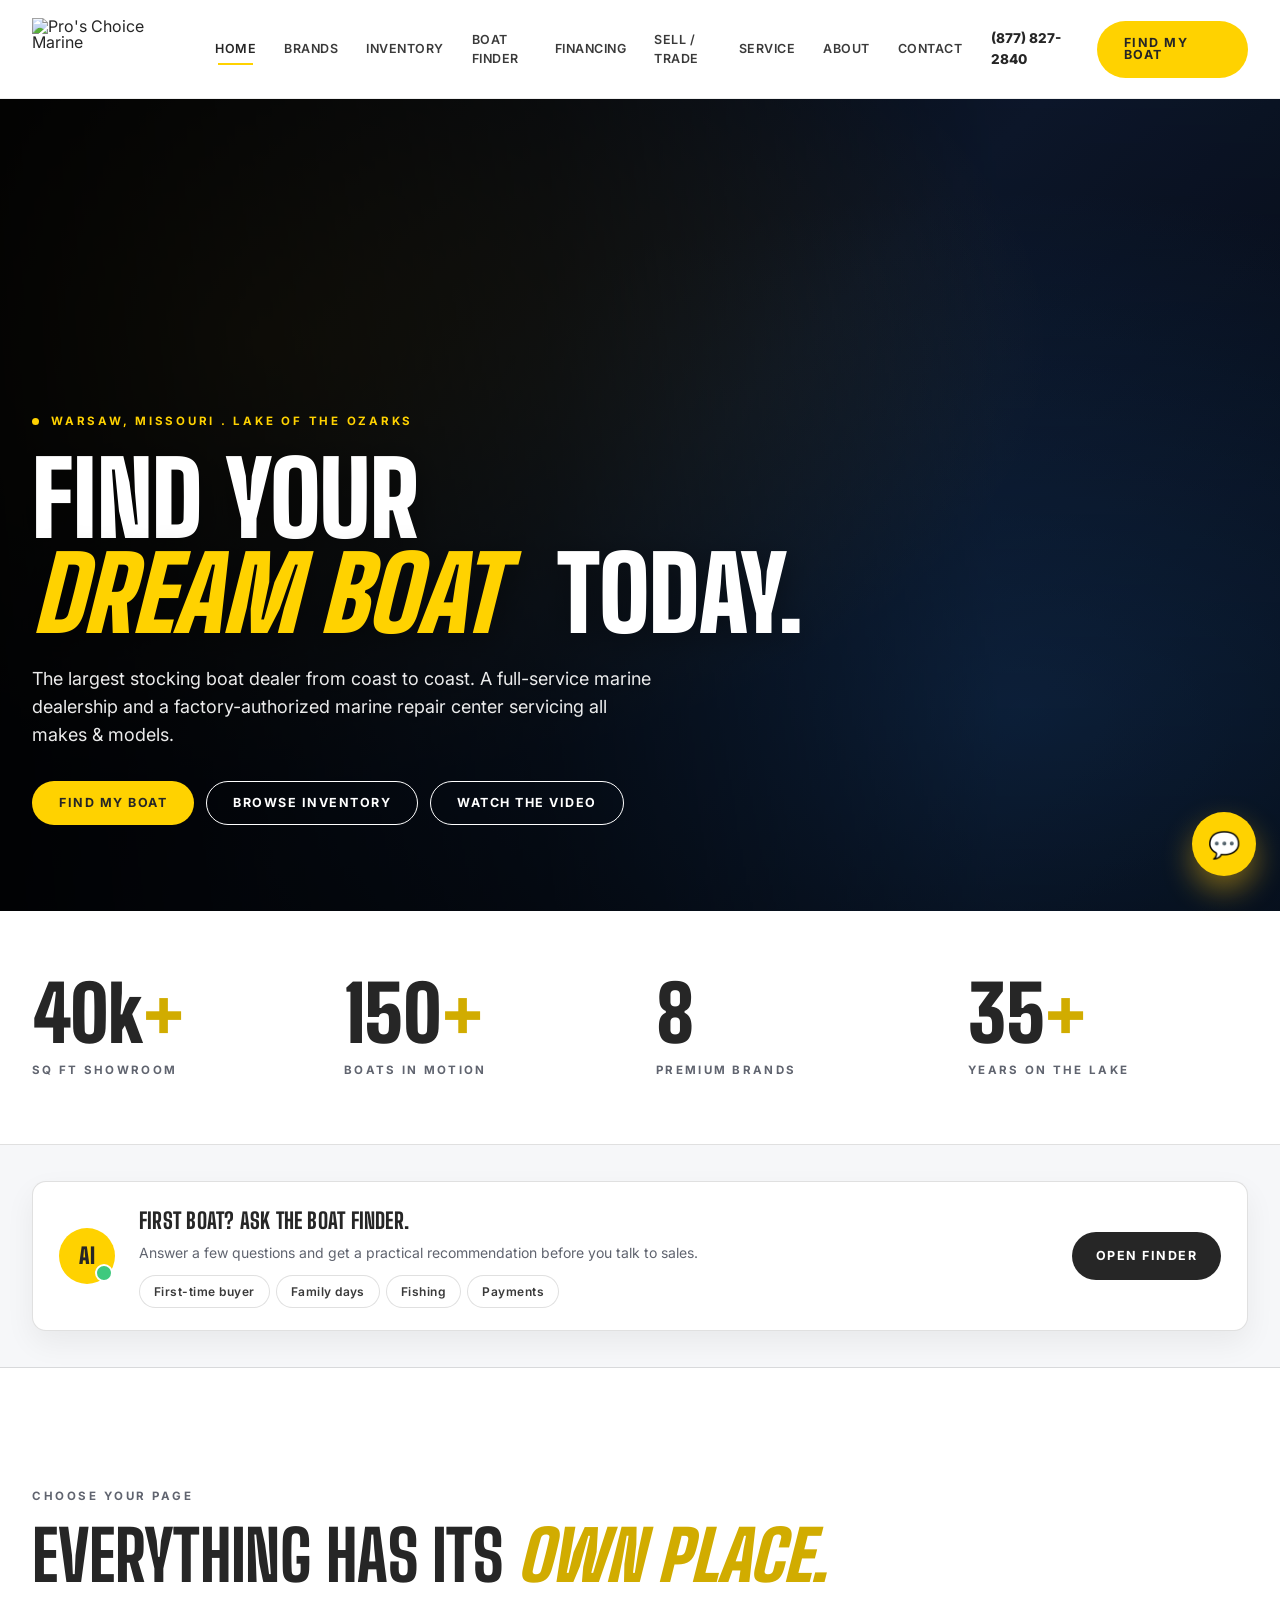
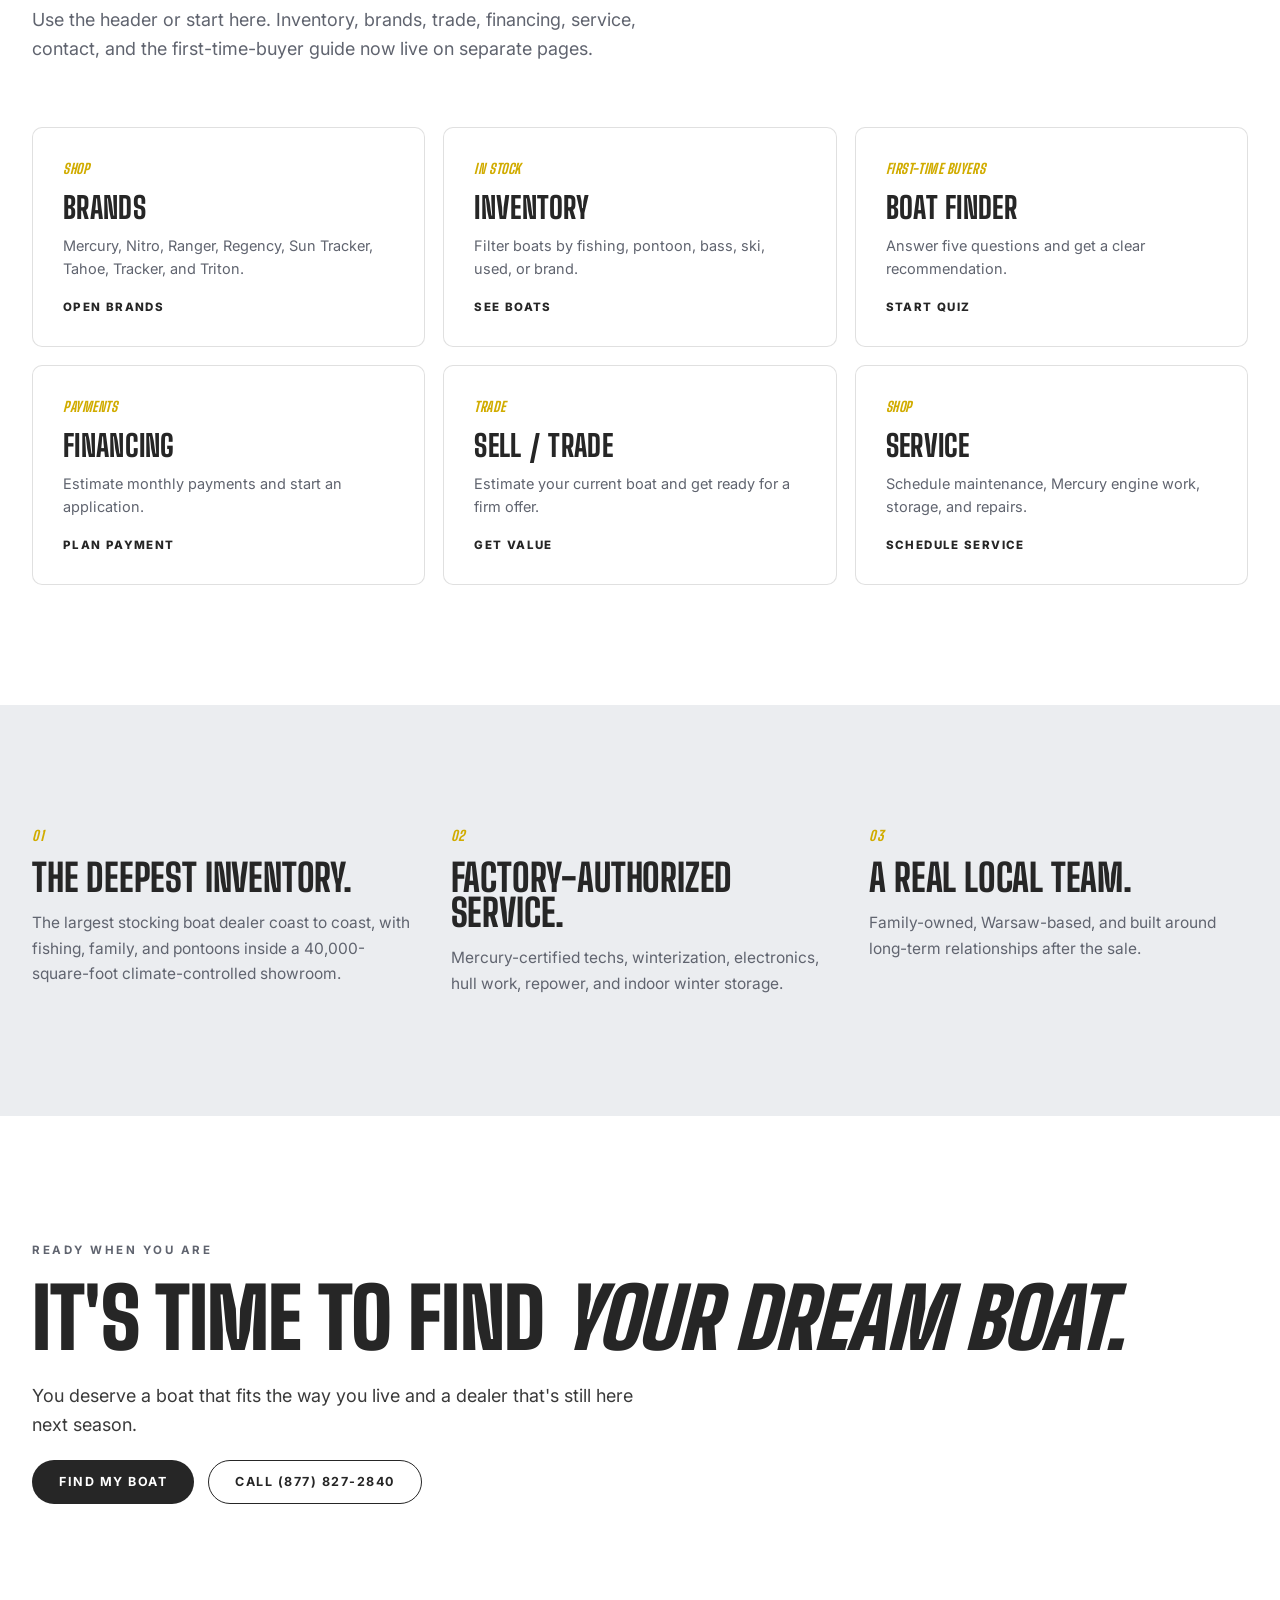
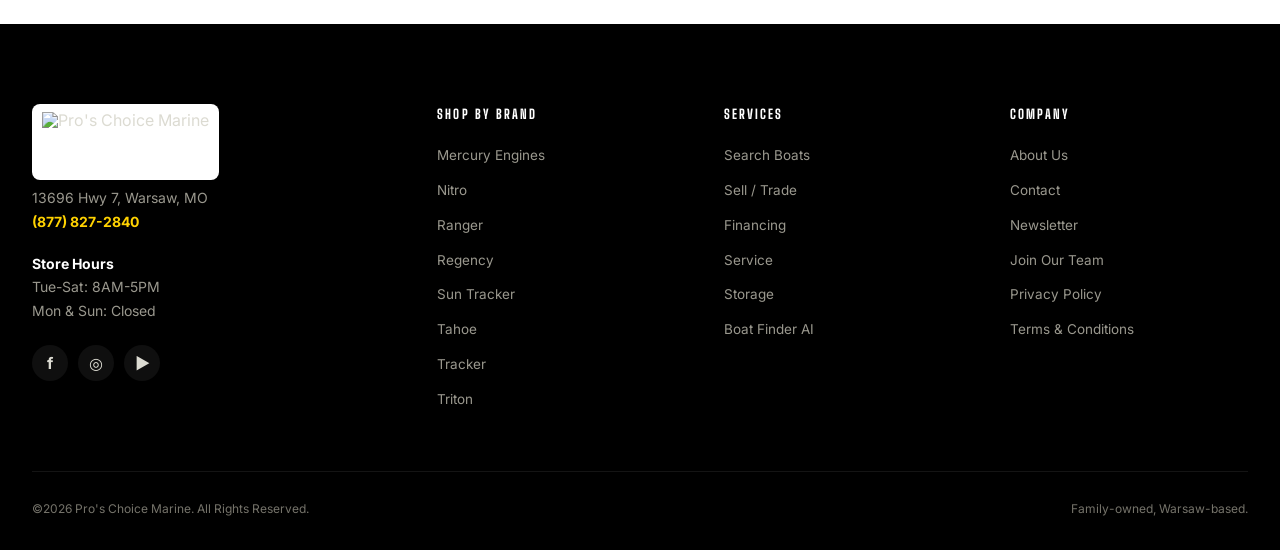
==== index.html @ fb66e01d "Initial Pro's Choice Marine website" ====
<!DOCTYPE html>
<html lang="en">
<head>
<meta charset="UTF-8" />
<meta name="viewport" content="width=device-width,initial-scale=1.0" />
<title>Pro's Choice Marine | Warsaw, MO</title>
<meta name="description" content="The largest stocking boat dealer coast to coast. Full-service marine dealership and factory-authorized repair center at the Lake of the Ozarks." />
<meta name="theme-color" content="#000000">
<link rel="preconnect" href="https://fonts.googleapis.com">
<link rel="preconnect" href="https://fonts.gstatic.com" crossorigin>
<link href="https://fonts.googleapis.com/css2?family=Big+Shoulders+Display:wght@600;700;800;900&family=Inter:wght@400;500;600;700;800;900&display=swap" rel="stylesheet">
<link rel="stylesheet" href="styles.css">
</head>
<body>
<nav class="nav" id="siteNav">
  <div class="nav-in">
    <a href="index.html" class="logo" aria-label="Pro's Choice Marine"><img class="logo-img" src="https://www.proschoicemarine.com/images/logo-color.png" alt="Pro's Choice Marine"></a>
    <div class="nav-links">
      <a href="index.html" class="active" aria-current="page">Home</a>
      <a href="brands.html">Brands</a>
      <a href="inventory.html">Inventory</a>
      <a href="boat-finder.html">Boat Finder</a>
      <a href="financing.html">Financing</a>
      <a href="sell-trade.html">Sell / Trade</a>
      <a href="service.html">Service</a>
      <a href="about.html">About</a>
      <a href="contact.html">Contact</a>
    </div>
    <div class="nav-cta">
      <a href="tel:8778272840" class="nav-phone">(877) 827-2840</a>
      <a href="boat-finder.html" class="btn btn-accent">Find My Boat</a>
      <button class="mob-toggle" id="mobToggle" aria-label="Open menu">☰</button>
    </div>
  </div>
</nav>
<main>
<section class="hero-video-wrap">
  <div class="hero-gradient"></div>
  <div class="hero-poster"></div>
  <div class="hero-bgvideo-wrap" aria-hidden="true">
    <iframe id="heroVideo" class="hero-bgvideo" src="https://www.youtube.com/embed/MoQXNzZSgOo?autoplay=1&mute=1&controls=0&disablekb=1&loop=1&playlist=MoQXNzZSgOo&modestbranding=1&playsinline=1&rel=0&enablejsapi=1" title="Pro's Choice Marine video" allow="autoplay; encrypted-media; picture-in-picture; fullscreen" loading="eager" allowfullscreen></iframe>
  </div>
  <div class="hero-video-overlay">
    <div class="hero-content-inner">
      <div class="hero-tagline">
        <div class="hero-eyebrow">Warsaw, Missouri . Lake of the Ozarks</div>
        <h1 class="display">Find your <em>dream boat</em><span class="headline-tail">today.</span></h1>
        <p>The largest stocking boat dealer from coast to coast. A full-service marine dealership and a factory-authorized marine repair center servicing all makes &amp; models.</p>
        <div class="hero-btns">
          <a href="boat-finder.html" class="btn btn-accent">Find My Boat</a>
          <a href="inventory.html" class="btn btn-outline-light">Browse Inventory</a>
          <a href="https://www.youtube.com/watch?v=MoQXNzZSgOo" target="_blank" class="btn btn-outline-light">Watch The Video</a>
        </div>
      </div>
    </div>
  </div>
</section>
<section class="stats">
  <div class="container">
    <div class="stats-grid">
      <div class="stat"><div class="num">40k<span>+</span></div><div class="label">Sq Ft Showroom</div></div>
      <div class="stat"><div class="num">150<span>+</span></div><div class="label">Boats In Motion</div></div>
      <div class="stat"><div class="num">8</div><div class="label">Premium Brands</div></div>
      <div class="stat"><div class="num">35<span>+</span></div><div class="label">Years On The Lake</div></div>
    </div>
  </div>
</section>
<section class="ask-panel-section">
  <div class="container">
    <div class="ask-panel">
      <div class="ask-avatar">AI</div>
      <div class="ask-body">
        <strong>First boat? Ask the Boat Finder.</strong>
        <span>Answer a few questions and get a practical recommendation before you talk to sales.</span>
        <div class="ask-chips">
          <button data-chat="First-time buyer guide">First-time buyer</button>
          <button data-chat="Best boat for family days">Family days</button>
          <button data-chat="Best fishing boat">Fishing</button>
          <button data-chat="Financing">Payments</button>
        </div>
      </div>
      <a href="boat-finder.html" class="ask-cta">Open Finder</a>
    </div>
  </div>
</section>
<section class="block">
  <div class="container">
    <div class="head">
      <span class="eyebrow">Choose Your Page</span>
      <h2 class="display">Everything has its <em>own place.</em></h2>
      <p class="lede">Use the header or start here. Inventory, brands, trade, financing, service, contact, and the first-time-buyer guide now live on separate pages.</p>
    </div>
    <div class="page-grid">
      <a class="page-card" href="brands.html"><span class="kicker">Shop</span><h3>Brands</h3><p>Mercury, Nitro, Ranger, Regency, Sun Tracker, Tahoe, Tracker, and Triton.</p><span class="arrow">Open Brands</span></a>
      <a class="page-card" href="inventory.html"><span class="kicker">In Stock</span><h3>Inventory</h3><p>Filter boats by fishing, pontoon, bass, ski, used, or brand.</p><span class="arrow">See Boats</span></a>
      <a class="page-card" href="boat-finder.html"><span class="kicker">First-Time Buyers</span><h3>Boat Finder</h3><p>Answer five questions and get a clear recommendation.</p><span class="arrow">Start Quiz</span></a>
      <a class="page-card" href="financing.html"><span class="kicker">Payments</span><h3>Financing</h3><p>Estimate monthly payments and start an application.</p><span class="arrow">Plan Payment</span></a>
      <a class="page-card" href="sell-trade.html"><span class="kicker">Trade</span><h3>Sell / Trade</h3><p>Estimate your current boat and get ready for a firm offer.</p><span class="arrow">Get Value</span></a>
      <a class="page-card" href="service.html"><span class="kicker">Shop</span><h3>Service</h3><p>Schedule maintenance, Mercury engine work, storage, and repairs.</p><span class="arrow">Schedule Service</span></a>
    </div>
  </div>
</section>
<section class="block paper">
  <div class="container">
    <div class="pillars">
      <div class="pillar"><div class="num-tag">01</div><h3 class="display">The Deepest Inventory.</h3><p>The largest stocking boat dealer coast to coast, with fishing, family, and pontoons inside a 40,000-square-foot climate-controlled showroom.</p></div>
      <div class="pillar"><div class="num-tag">02</div><h3 class="display">Factory-Authorized Service.</h3><p>Mercury-certified techs, winterization, electronics, hull work, repower, and indoor winter storage.</p></div>
      <div class="pillar"><div class="num-tag">03</div><h3 class="display">A Real Local Team.</h3><p>Family-owned, Warsaw-based, and built around long-term relationships after the sale.</p></div>
    </div>
  </div>
</section>
<section class="end-cta">
  <div class="container">
    <span class="eyebrow">Ready When You Are</span>
    <h3 style="margin-top:18px">It's time to find <em>your dream boat.</em></h3>
    <p class="lede">You deserve a boat that fits the way you live and a dealer that's still here next season.</p>
    <div style="margin-top:20px;display:flex;gap:14px;flex-wrap:wrap"><a href="boat-finder.html" class="btn btn-dark">Find My Boat</a><a href="tel:8778272840" class="btn btn-outline">Call (877) 827-2840</a></div>
  </div>
</section>
</main>
<footer class="footer">
  <div class="container">
    <div class="footer-grid">
      <div>
        <a href="index.html" class="logo"><img class="logo-img" src="https://www.proschoicemarine.com/images/logo-color.png" alt="Pro's Choice Marine"></a>
        <p class="footer-about" style="margin-top:6px">13696 Hwy 7, Warsaw, MO<br><a href="tel:8778272840" style="color:var(--accent);font-weight:700">(877) 827-2840</a></p>
        <p class="footer-about" style="margin-top:18px"><strong style="color:#fff;font-weight:700">Store Hours</strong><br>Tue-Sat: 8AM-5PM<br>Mon &amp; Sun: Closed</p>
        <div class="social" style="margin-top:22px">
          <a href="https://www.facebook.com/proschoicemarine" aria-label="Facebook">f</a>
          <a href="https://www.instagram.com/proschoicemarine/" aria-label="Instagram">◎</a>
          <a href="https://www.youtube.com/@proschoicemarine7536/featured" aria-label="YouTube">▶</a>
        </div>
      </div>
      <div>
        <h5>Shop By Brand</h5>
        <ul>
          <li><a href="inventory.html?brand=Mercury%20Engines">Mercury Engines</a></li>
          <li><a href="inventory.html?brand=Nitro">Nitro</a></li>
          <li><a href="inventory.html?brand=Ranger">Ranger</a></li>
          <li><a href="inventory.html?brand=Regency">Regency</a></li>
          <li><a href="inventory.html?brand=Sun%20Tracker">Sun Tracker</a></li>
          <li><a href="inventory.html?brand=Tahoe">Tahoe</a></li>
          <li><a href="inventory.html?brand=Tracker">Tracker</a></li>
          <li><a href="inventory.html?brand=Triton">Triton</a></li>
        </ul>
      </div>
      <div>
        <h5>Services</h5>
        <ul>
          <li><a href="inventory.html">Search Boats</a></li>
          <li><a href="sell-trade.html">Sell / Trade</a></li>
          <li><a href="financing.html">Financing</a></li>
          <li><a href="service.html">Service</a></li>
          <li><a href="service.html">Storage</a></li>
          <li><a href="boat-finder.html">Boat Finder AI</a></li>
        </ul>
      </div>
      <div>
        <h5>Company</h5>
        <ul>
          <li><a href="about.html">About Us</a></li>
          <li><a href="contact.html">Contact</a></li>
          <li><a href="contact.html">Newsletter</a></li>
          <li><a href="contact.html">Join Our Team</a></li>
          <li><a href="contact.html">Privacy Policy</a></li>
          <li><a href="contact.html">Terms &amp; Conditions</a></li>
        </ul>
      </div>
    </div>
    <div class="footer-bot">
      <div>©2026 Pro's Choice Marine. All Rights Reserved.</div>
      <div>Family-owned, Warsaw-based.</div>
    </div>
  </div>
</footer>
<button class="chat-btn" id="chatBtn" aria-label="Open chat">💬</button>
<div class="chat-window" id="chatWindow">
  <div class="chat-header">
    <div class="chat-avatar">P</div>
    <div><h4>Ask Pro's Choice</h4><div class="status">● Online</div></div>
    <button class="chat-close" id="chatClose" aria-label="Close chat">✕</button>
  </div>
  <div class="chat-messages" id="chatMessages"></div>
  <div class="quick-replies" id="quickReplies"></div>
  <div class="chat-input-row">
    <input type="text" id="chatInput" placeholder="Type your question..." autocomplete="off">
    <button class="chat-send" id="chatSend">Send</button>
  </div>
</div>
<script src="site.js"></script>
</body>
</html>
---- styles.css ----
/* ==========================================================================
   Pro's Choice Marine — shared stylesheet
   ========================================================================== */

/* ============== TOKENS ============== */
:root{
  --bg:#ffffff;
  --bg-2:#f6f7f9;
  --paper:#ebedf0;
  --ink:#262626;
  --ink-2:#3a3a3a;
  --mute:#60646f;
  --line:rgba(38,38,38,0.14);
  --line-soft:rgba(38,38,38,0.08);
  --accent:#FFD200;
  --accent-2:#d1ac00;
  --accent-soft:#fff6bf;
  --water:#60919E;
  --display:'Big Shoulders Display','Inter Black',sans-serif;
  --sans:'Inter',system-ui,-apple-system,sans-serif;
  --xshadow:0 30px 60px rgba(0,0,0,0.10);
}
*{box-sizing:border-box;margin:0;padding:0}
html{scroll-behavior:smooth}
body{
  font-family:var(--sans);color:var(--ink);background:var(--bg);
  -webkit-font-smoothing:antialiased;line-height:1.55;overflow-x:hidden;
}
a{color:inherit;text-decoration:none}
img{max-width:100%;display:block}
button{font-family:inherit;cursor:pointer;border:none;background:none;color:inherit}
::selection{background:var(--accent);color:#000}
.container{max-width:1280px;margin:0 auto;padding:0 32px}
@media(max-width:640px){.container{padding:0 20px}}

/* ============== TYPE ============== */
.display{
  font-family:var(--display);font-weight:800;
  letter-spacing:-.005em;line-height:.92;text-transform:uppercase;
}
h1.display{font-size:clamp(54px,8vw,124px);font-weight:900}
h2.display{font-size:clamp(40px,5.4vw,76px);font-weight:800}
h3.display{font-size:clamp(26px,3.2vw,38px);font-weight:800}
.display em{font-style:italic;color:var(--accent-2);font-weight:900}
.eyebrow{
  font-family:var(--sans);font-size:11.5px;letter-spacing:.22em;text-transform:uppercase;
  color:var(--mute);font-weight:700;
}
.lede{font-size:18px;color:var(--ink-2);line-height:1.6;max-width:640px}

/* ============== BUTTONS ============== */
.btn{
  display:inline-flex;align-items:center;gap:10px;
  padding:15px 26px;border-radius:999px;
  font-size:12.5px;font-weight:700;letter-spacing:.12em;text-transform:uppercase;
  transition:all .25s ease;border:1px solid transparent;line-height:1;
}
.btn-dark{background:var(--ink);color:#fff}
.btn-dark:hover{background:#000;transform:translateY(-1px)}
.btn-accent{background:var(--accent);color:var(--ink)}
.btn-accent:hover{background:#fff;color:var(--ink)}
.btn-outline{border:1.5px solid var(--ink);color:var(--ink)}
.btn-outline:hover{background:var(--ink);color:#fff}
.btn-outline-light{border:1.5px solid #fff;color:#fff}
.btn-outline-light:hover{background:#fff;color:#000}
.btn-ghost{color:var(--ink)}
.btn-ghost:hover{color:var(--accent-2)}

/* ============== NAV ============== */
.nav{
  background:rgba(255,255,255,.94);
  border-bottom:1px solid var(--line-soft);
  position:sticky;top:0;z-index:50;
  backdrop-filter:blur(12px);
  -webkit-backdrop-filter:blur(12px);
}
.nav-in{display:flex;align-items:center;justify-content:space-between;padding:18px 32px;max-width:1360px;margin:0 auto;gap:18px}
.nav-links{display:flex;gap:6px;align-items:center}
.nav-links a{
  padding:10px 11px;font-size:12.5px;color:var(--ink-2);font-weight:600;letter-spacing:.04em;
  transition:color .15s;text-transform:uppercase;position:relative;
}
.nav-links a:hover{color:var(--accent-2)}
.nav-links a.active{color:var(--ink)}
.nav-links a.active::after{
  content:"";position:absolute;left:14px;right:14px;bottom:4px;
  height:2px;background:var(--accent);
}
.nav-cta{display:flex;gap:10px;align-items:center}
.nav-phone{font-weight:800;font-size:13.5px;color:var(--ink)}
.mob-toggle{display:none;font-size:22px}
@media(max-width:1120px){.nav-links{display:none}.mob-toggle{display:block}.nav-phone{display:none}}
@media(max-width:1120px){
  .nav.open .nav-links{
    position:absolute;left:16px;right:16px;top:100%;display:flex;
    flex-direction:column;align-items:stretch;gap:0;padding:12px;
    background:#fff;border:1px solid var(--line);box-shadow:var(--xshadow);
    border-radius:8px;
  }
  .nav.open .nav-links a{padding:14px 16px;border-bottom:1px solid var(--line-soft)}
  .nav.open .nav-links a:last-child{border-bottom:0}
}

/* ============== LOGO ============== */
.logo{display:inline-flex;align-items:center;gap:0;text-decoration:none;line-height:1}
.logo-svg{height:54px;width:auto;display:block}
.logo-img{height:62px;width:auto;display:block}
@media(max-width:520px){.logo-img{height:48px}}

/* ============== HERO (home only) ============== */
.hero-video-wrap{
  position:relative;width:100%;min-height:calc(100vh - 88px);
  background:#000;overflow:hidden;isolation:isolate;
}
@media(max-width:780px){.hero-video-wrap{min-height:560px}}
@media(max-width:520px){.hero-video-wrap{min-height:520px}}
.hero-gradient{
  position:absolute;inset:0;z-index:0;
  background:
    radial-gradient(ellipse at 20% 30%, rgba(255,194,14,.18) 0%, transparent 55%),
    radial-gradient(ellipse at 80% 75%, rgba(30,90,160,.35) 0%, transparent 60%),
    linear-gradient(135deg,#070b14 0%,#0e1a30 50%,#050810 100%);
}
.hero-poster{
  position:absolute;inset:0;z-index:1;
  background-image:url('https://i.ytimg.com/vi/MoQXNzZSgOo/maxresdefault.jpg'),url('https://dlqxt4mfnxo6k.cloudfront.net/proschoicemarine.com/aHR0cHM6Ly9zMy5hbWF6b25hd3MuY29tL2J1aWxkZXJjbG91ZC9iOGZlYTcwMjgyMmQxZTRhMTk5MjViNDYxMWQ5ZDk4MC5qcGVn/webp/800/800');
  background-size:cover;background-position:center;
  opacity:.2;
  animation:slowZoom 24s ease-in-out infinite alternate;
}
@keyframes slowZoom{from{transform:scale(1.02)}to{transform:scale(1.12)}}
.hero-bgvideo-wrap{
  position:absolute;inset:0;z-index:2;overflow:hidden;pointer-events:none;background:transparent;
}
.hero-bgvideo{
  position:absolute;top:50%;left:50%;
  transform:translate(-50%,-50%);
  width:max(100vw,177.78vh);
  height:max(56.25vw,100vh);
  border:0;pointer-events:none;opacity:.96;
}
.hero-video-overlay{
  position:absolute;inset:0;z-index:5;
  background:
    linear-gradient(90deg, rgba(0,0,0,.86) 0%, rgba(0,0,0,.56) 43%, rgba(0,0,0,.05) 78%),
    linear-gradient(180deg, rgba(0,0,0,.08) 0%, rgba(0,0,0,.26) 100%);
  display:flex;flex-direction:column;justify-content:flex-end;
  padding:72px 32px 86px;color:#fff;
}
.hero-content-inner{max-width:1280px;margin:0 auto;width:100%}
.hero-tagline{max-width:880px}
.hero-eyebrow{
  display:inline-flex;align-items:center;gap:12px;
  font-size:11.5px;font-weight:700;letter-spacing:.24em;text-transform:uppercase;
  color:var(--accent);margin-bottom:22px;
}
.hero-eyebrow::before{content:"";width:7px;height:7px;border-radius:50%;background:var(--accent)}
.hero-tagline h1{color:#fff;margin-bottom:24px;text-shadow:0 6px 30px rgba(0,0,0,.4)}
.hero-tagline h1 em{color:var(--accent);font-style:italic;display:inline-block;margin-right:.22em}
.hero-tagline h1 .headline-tail{display:inline-block;margin-left:.16em;padding-left:.16em}
.hero-tagline p{color:rgba(255,255,255,.92);font-size:18px;max-width:620px;line-height:1.55;margin-bottom:32px;text-shadow:0 2px 14px rgba(0,0,0,.4)}
.hero-btns{display:flex;gap:12px;flex-wrap:wrap}
@media(max-width:520px){
  .nav-in{padding:14px 20px}
  .nav-cta .btn{padding:14px 20px;font-size:11.5px}
  .hero-video-wrap{min-height:650px}
  .hero-video-overlay{padding:110px 24px 58px}
  .hero-tagline h1{font-size:clamp(44px,14.5vw,60px);line-height:.92}
  .hero-tagline p{font-size:16px;line-height:1.55}
  .hero-btns{gap:10px}
  .hero-btns .btn{width:100%;max-width:240px;justify-content:center}
}

/* ============== PAGE HERO (used on all non-home pages) ============== */
.page-hero{
  background:var(--ink);color:#fff;padding:80px 0 64px;text-align:center;position:relative;
}
.page-hero .eyebrow{color:var(--accent);display:block;margin-bottom:16px}
.page-hero h1{color:#fff;font-family:var(--display);font-size:clamp(48px,7vw,92px);font-weight:900;line-height:.95;letter-spacing:-.01em;text-transform:uppercase;margin-bottom:18px}
.page-hero h1 em{color:var(--accent);font-style:italic}
.page-hero .lede{color:rgba(255,255,255,.85);font-size:18px;max-width:680px;margin:0 auto;line-height:1.55}

/* ============== ASK PANEL (chatbot promo near top of every page) ============== */
.ask-panel-section{
  background:var(--bg-2);border-bottom:1px solid var(--line);padding:36px 0;
}
.ask-panel{
  display:flex;align-items:center;gap:24px;
  background:#fff;border:1px solid var(--line);border-radius:14px;padding:22px 26px;
  box-shadow:0 12px 30px rgba(0,0,0,.06);
}
@media(max-width:780px){.ask-panel{flex-direction:column;align-items:flex-start;padding:22px 22px}}
.ask-avatar{
  width:56px;height:56px;border-radius:50%;background:var(--accent);color:var(--ink);
  display:flex;align-items:center;justify-content:center;
  font-family:var(--display);font-weight:900;font-size:22px;flex-shrink:0;
  position:relative;
}
.ask-avatar::after{content:"";position:absolute;bottom:2px;right:2px;width:14px;height:14px;background:#3fc97e;border-radius:50%;border:2.5px solid #fff}
.ask-body{flex:1;min-width:0}
.ask-body strong{display:block;font-family:var(--display);font-size:22px;font-weight:800;letter-spacing:.01em;color:var(--ink);text-transform:uppercase;margin-bottom:4px}
.ask-body > span{display:block;font-size:14px;color:var(--mute);margin-bottom:12px}
.ask-chips{display:flex;flex-wrap:wrap;gap:6px}
.ask-chips button{
  padding:8px 14px;border-radius:999px;background:var(--bg);border:1px solid var(--line);
  font-size:12px;font-weight:600;color:var(--ink-2);transition:all .15s;letter-spacing:.04em;
}
.ask-chips button:hover{background:var(--ink);color:var(--accent);border-color:var(--ink)}
.ask-cta{
  background:var(--ink);color:#fff;padding:14px 24px;border-radius:999px;
  font-size:12.5px;font-weight:700;letter-spacing:.12em;text-transform:uppercase;
  flex-shrink:0;transition:all .2s;
}
.ask-cta:hover{background:var(--accent);color:var(--ink)}

/* ============== STATS ============== */
.stats{padding:64px 0;border-bottom:1px solid var(--line)}
.stats-grid{display:grid;grid-template-columns:repeat(4,1fr);gap:32px}
@media(max-width:780px){.stats-grid{grid-template-columns:repeat(2,1fr);gap:36px}}
.stat .num{font-family:var(--display);font-size:clamp(48px,6vw,80px);font-weight:900;line-height:1;letter-spacing:-.01em}
.stat .num span{color:var(--accent-2)}
.stat .label{font-size:11.5px;letter-spacing:.2em;text-transform:uppercase;color:var(--mute);margin-top:10px;font-weight:700}

/* ============== SECTION SHELL ============== */
section.block{padding:120px 0;position:relative}
@media(max-width:780px){section.block{padding:88px 0}}
.head{margin-bottom:64px;max-width:920px}
.head .eyebrow{margin-bottom:18px;display:block}
.head h2{margin-bottom:18px}
.head .lede{font-size:18px;color:var(--mute)}
.paper{background:var(--paper)}
.ink-section{background:var(--ink);color:#dcdbd2}
.ink-section h2.display,.ink-section h3.display{color:#fff}
.ink-section .lede{color:#b8b6ad}
.ink-section .eyebrow{color:#9b9a91}

/* ============== PILLARS ============== */
.pillars{display:grid;grid-template-columns:repeat(3,1fr);gap:40px}
@media(max-width:900px){.pillars{grid-template-columns:1fr;gap:40px}}
.pillar .num-tag{font-family:var(--display);font-style:italic;font-size:14px;color:var(--accent-2);margin-bottom:14px;letter-spacing:.04em;font-weight:800}
.pillar h3{margin-bottom:14px}
.pillar p{color:var(--mute);font-size:15.5px;line-height:1.65}

/* ============== BRAND CIRCLES ============== */
.brand-circles{display:grid;grid-template-columns:repeat(4,1fr);gap:36px 24px}
@media(max-width:900px){.brand-circles{grid-template-columns:repeat(3,1fr)}}
@media(max-width:600px){.brand-circles{grid-template-columns:repeat(2,1fr)}}
.brand-circle{display:flex;flex-direction:column;align-items:center;gap:14px;cursor:pointer;transition:transform .25s}
.brand-circle:hover{transform:translateY(-6px)}
.circle-img{
  width:100%;aspect-ratio:1;border-radius:50%;
  background-size:cover;background-position:center;background-color:#fff;
  border:1px solid var(--line);box-shadow:0 12px 30px rgba(0,0,0,.08);
  transition:box-shadow .25s,border-color .25s;
}
.brand-circle:hover .circle-img{box-shadow:0 20px 40px rgba(0,0,0,.14);border-color:var(--accent)}
.brand-circle h4{font-family:var(--display);font-size:20px;font-weight:800;letter-spacing:.02em;text-transform:uppercase;color:var(--ink);text-align:center}
.brand-cta-row{display:flex;justify-content:center;gap:12px;margin-top:60px;flex-wrap:wrap}

/* ============== DOORS ============== */
.doors{display:grid;grid-template-columns:repeat(3,1fr);gap:18px}
@media(max-width:900px){.doors{grid-template-columns:1fr}}
.door{
  padding:40px;border:1px solid var(--line);border-radius:10px;
  background:var(--bg-2);transition:all .25s ease;
  display:flex;flex-direction:column;gap:14px;min-height:320px;
}
.door:hover{transform:translateY(-4px);box-shadow:var(--xshadow);border-color:var(--ink)}
.door .door-eyebrow{font-family:var(--display);font-style:italic;font-size:14px;color:var(--accent-2);font-weight:800}
.door h3{font-family:var(--display);font-size:32px;font-weight:800;line-height:1;letter-spacing:.01em;text-transform:uppercase}
.door p{color:var(--mute);font-size:14.5px;line-height:1.6;flex:1}
.door .door-cta{display:inline-flex;gap:6px;color:var(--ink);font-weight:700;font-size:12px;letter-spacing:.12em;text-transform:uppercase;align-items:center}
.door .door-cta:hover{color:var(--accent-2)}

/* ============== MULTI-PAGE CARDS + SPLITS ============== */
.page-grid{display:grid;grid-template-columns:repeat(3,1fr);gap:18px}
@media(max-width:980px){.page-grid{grid-template-columns:repeat(2,1fr)}}
@media(max-width:640px){.page-grid{grid-template-columns:1fr}}
.page-card{
  background:#fff;border:1px solid var(--line);border-radius:10px;padding:30px;
  min-height:220px;display:flex;flex-direction:column;gap:12px;transition:all .25s ease;
}
.page-card:hover{transform:translateY(-4px);box-shadow:var(--xshadow);border-color:var(--ink)}
.page-card .kicker{font-family:var(--display);font-style:italic;font-size:14px;color:var(--accent-2);font-weight:800;letter-spacing:.04em;text-transform:uppercase}
.page-card h3{font-family:var(--display);font-size:30px;line-height:1;font-weight:800;letter-spacing:.01em;text-transform:uppercase}
.page-card p{color:var(--mute);font-size:14.5px;line-height:1.6;flex:1}
.page-card .arrow{font-size:11.5px;font-weight:800;letter-spacing:.12em;text-transform:uppercase;color:var(--ink)}
.split-list{display:grid;grid-template-columns:repeat(2,1fr);gap:18px;margin-top:28px}
@media(max-width:700px){.split-list{grid-template-columns:1fr}}
.detail-tile{background:#fff;border:1px solid var(--line);border-radius:10px;padding:24px}
.detail-tile h4{font-family:var(--display);font-size:22px;font-weight:800;text-transform:uppercase;letter-spacing:.02em;margin-bottom:8px}
.detail-tile p{color:var(--mute);font-size:14.5px;line-height:1.55}
.mini-split{display:grid;grid-template-columns:1fr 1fr;gap:48px;align-items:start}
@media(max-width:900px){.mini-split{grid-template-columns:1fr;gap:34px}}
.contact-grid{display:grid;grid-template-columns:1.05fr 1fr;gap:28px;align-items:start}
@media(max-width:900px){.contact-grid{grid-template-columns:1fr}}
.newsletter-card{background:#fff;border:1px solid var(--line);border-radius:10px;padding:36px}
.brand-copy-grid{display:grid;grid-template-columns:repeat(4,1fr);gap:16px;margin-top:48px}
@media(max-width:980px){.brand-copy-grid{grid-template-columns:repeat(2,1fr)}}
@media(max-width:560px){.brand-copy-grid{grid-template-columns:1fr}}
.brand-copy{background:#fff;border:1px solid var(--line);border-radius:10px;padding:22px}
.brand-copy h4{font-family:var(--display);font-size:24px;font-weight:800;text-transform:uppercase;letter-spacing:.01em;margin-bottom:8px}
.brand-copy p{font-size:14px;color:var(--mute);line-height:1.55}

/* ============== BOAT FINDER ============== */
.finder-wrap{display:grid;grid-template-columns:1.1fr 1.4fr;gap:64px;align-items:start}
@media(max-width:980px){.finder-wrap{grid-template-columns:1fr;gap:36px}}
.finder-card{background:#fff;border:1px solid var(--line);border-radius:10px;overflow:hidden;box-shadow:var(--xshadow)}
.finder-prog{height:3px;background:#1f1f1f}
.finder-prog .bar{height:100%;background:var(--accent);width:0;transition:width .35s ease}
.finder-body{padding:38px}
@media(max-width:520px){.finder-body{padding:28px 22px}}
.q-eyebrow{font-family:var(--display);font-style:italic;font-size:14px;color:var(--accent-2);margin-bottom:10px;font-weight:800;letter-spacing:.04em;text-transform:uppercase}
.q-title{font-family:var(--display);font-size:30px;font-weight:800;line-height:1.05;text-transform:uppercase;letter-spacing:.01em;margin-bottom:24px;color:var(--ink)}
.q-grid{display:grid;grid-template-columns:repeat(2,1fr);gap:10px}
@media(max-width:640px){.q-grid{grid-template-columns:1fr}}
.q-option{
  text-align:left;padding:18px 20px;border-radius:8px;background:var(--bg);
  border:1px solid var(--line);display:flex;gap:14px;align-items:center;transition:all .15s;
}
.q-option:hover{border-color:var(--ink);transform:translateY(-1px)}
.q-option.selected{border-color:var(--accent);background:var(--accent-soft)}
.q-option .icon{font-size:24px;width:36px}
.q-option .label{font-weight:700;font-size:14.5px;color:var(--ink)}
.q-option .desc{font-size:12.5px;color:var(--mute);margin-top:2px}
.finder-nav{display:flex;justify-content:space-between;align-items:center;margin-top:30px;gap:12px}
.step-pill{font-size:11px;letter-spacing:.18em;text-transform:uppercase;color:var(--mute);font-weight:700}
.finder-step{display:none;animation:fade .35s ease}
.finder-step.active{display:block}
@keyframes fade{from{opacity:0;transform:translateY(6px)}to{opacity:1;transform:translateY(0)}}
.recommendation{background:var(--accent-soft);border:1px solid var(--accent);border-radius:8px;padding:24px}
.recommendation .rec-h{font-family:var(--display);font-size:30px;font-weight:900;line-height:1;margin-bottom:8px;text-transform:uppercase;letter-spacing:.01em;color:var(--ink)}
.rec-grid{display:grid;grid-template-columns:repeat(3,1fr);gap:18px;margin-top:18px;padding-top:18px;border-top:1px solid rgba(0,0,0,.15)}
.rec-grid .label{font-size:10.5px;letter-spacing:.18em;text-transform:uppercase;color:var(--mute);font-weight:700}
.rec-grid .val{font-family:var(--display);font-size:22px;margin-top:4px;letter-spacing:.01em;color:var(--ink);font-weight:800;text-transform:uppercase}
.rec-brands{display:flex;flex-wrap:wrap;gap:6px;margin-top:16px}
.rec-brand{background:#000;color:#fff;font-size:11px;font-weight:700;padding:6px 12px;border-radius:999px;letter-spacing:.1em;text-transform:uppercase}

/* ============== INVENTORY ============== */
.filter-bar{display:flex;flex-wrap:wrap;gap:8px;margin-bottom:40px}
.chip{
  padding:10px 18px;border-radius:999px;font-size:12px;font-weight:700;letter-spacing:.08em;text-transform:uppercase;
  background:var(--bg-2);border:1px solid var(--line);color:var(--ink-2);
  cursor:pointer;transition:all .15s;
}
.chip:hover{border-color:var(--ink)}
.chip.active{background:var(--ink);color:#fff;border-color:var(--ink)}
.boat-grid{display:grid;grid-template-columns:repeat(3,1fr);gap:24px}
@media(max-width:900px){.boat-grid{grid-template-columns:repeat(2,1fr)}}
@media(max-width:560px){.boat-grid{grid-template-columns:1fr}}
.boat-card{background:#fff;border:1px solid var(--line);border-radius:10px;overflow:hidden;transition:all .25s;cursor:pointer;display:flex;flex-direction:column}
.boat-card:hover{transform:translateY(-4px);box-shadow:var(--xshadow);border-color:var(--ink)}
.boat-img{aspect-ratio:16/10;background-size:cover;background-position:center;position:relative;background-color:#e8e6dd}
.boat-tag{position:absolute;top:14px;left:14px;background:#fff;color:var(--ink);font-size:10.5px;font-weight:700;letter-spacing:.12em;padding:6px 11px;border-radius:999px;text-transform:uppercase}
.boat-tag.gold{background:var(--accent);color:#000}
.boat-fav{position:absolute;top:12px;right:12px;background:rgba(255,255,255,.95);border-radius:50%;width:36px;height:36px;display:flex;align-items:center;justify-content:center;font-size:16px}
.boat-body{padding:22px;display:flex;flex-direction:column;flex:1}
.boat-brand{font-size:11px;letter-spacing:.18em;text-transform:uppercase;color:var(--mute);font-weight:700;margin-bottom:4px}
.boat-name{font-family:var(--display);font-size:24px;font-weight:800;margin-bottom:12px;text-transform:uppercase;letter-spacing:.01em;line-height:1.05}
.boat-specs{display:flex;flex-wrap:wrap;gap:14px;margin-bottom:18px;font-size:12.5px;color:var(--mute)}
.boat-specs span{position:relative;padding-right:14px}
.boat-specs span:not(:last-child)::after{content:"·";position:absolute;right:2px}
.boat-foot{display:flex;justify-content:space-between;align-items:flex-end;padding-top:18px;border-top:1px solid var(--line-soft);margin-top:auto}
.boat-price{font-family:var(--display);font-size:26px;font-weight:800;letter-spacing:.01em}
.boat-price small{display:block;font-size:11px;color:var(--mute);font-family:var(--sans);font-weight:500;margin-top:2px;text-transform:none;letter-spacing:0}
.boat-link{font-size:11.5px;font-weight:700;letter-spacing:.12em;text-transform:uppercase}

/* ============== TOOLS ============== */
.tools-grid{display:grid;grid-template-columns:1fr 1fr;gap:24px}
@media(max-width:900px){.tools-grid{grid-template-columns:1fr}}
.tool{background:#fff;border:1px solid var(--line);border-radius:10px;padding:40px}
.tool.full{grid-column:1 / -1}
.tool .t-eyebrow{font-family:var(--display);font-style:italic;font-size:14px;color:var(--accent-2);font-weight:800;letter-spacing:.04em;margin-bottom:8px;text-transform:uppercase}
.tool h3{font-family:var(--display);font-size:34px;font-weight:800;letter-spacing:.01em;margin-bottom:8px;line-height:1;text-transform:uppercase}
.tool .sub{color:var(--mute);font-size:14.5px;margin-bottom:28px}
.slider-row{margin-bottom:22px}
.slider-row label{display:flex;justify-content:space-between;font-size:12px;font-weight:700;color:var(--ink-2);margin-bottom:10px;letter-spacing:.06em;text-transform:uppercase}
.slider-row label .val{color:var(--ink);font-family:var(--display);font-size:22px;font-weight:800;text-transform:none;letter-spacing:0}
input[type=range]{-webkit-appearance:none;width:100%;height:3px;border-radius:3px;background:var(--line);outline:none}
input[type=range]::-webkit-slider-thumb{-webkit-appearance:none;appearance:none;width:20px;height:20px;border-radius:50%;background:var(--ink);cursor:pointer;border:3px solid #fff;box-shadow:0 0 0 1px var(--ink)}
input[type=range]::-moz-range-thumb{width:20px;height:20px;border-radius:50%;background:var(--ink);cursor:pointer;border:3px solid #fff}
.payment-readout{
  margin-top:22px;padding:26px;background:var(--accent-soft);border-radius:8px;
  display:flex;justify-content:space-between;align-items:center;flex-wrap:wrap;gap:18px;
  border:1px solid var(--accent);
}
.payment-readout .label{font-size:11px;letter-spacing:.18em;text-transform:uppercase;color:var(--mute);font-weight:700}
.payment-readout .amount{font-family:var(--display);font-size:60px;font-weight:900;line-height:1;letter-spacing:-.01em}
.payment-readout small{display:block;font-size:11.5px;color:var(--mute);font-family:var(--sans);font-weight:500;margin-top:4px}
.form-grid{display:grid;grid-template-columns:1fr 1fr;gap:16px}
@media(max-width:520px){.form-grid{grid-template-columns:1fr}}
.form-grid label{display:block;font-size:11px;color:var(--mute);text-transform:uppercase;letter-spacing:.14em;font-weight:700;margin-bottom:6px}
.form-grid input, .form-grid select{
  width:100%;padding:13px 14px;border-radius:8px;background:#fff;
  border:1px solid var(--line);color:var(--ink);font-size:14px;font-family:inherit;
}
.form-grid input:focus, .form-grid select:focus{outline:none;border-color:var(--ink)}
.form-grid .full{grid-column:1 / -1}
.trade-result{display:none;margin-top:22px;padding:26px;background:var(--accent-soft);border:1px solid var(--accent);border-radius:8px}
.trade-result.show{display:block;animation:fade .4s ease}
.trade-result .range{font-family:var(--display);font-size:46px;font-weight:900;letter-spacing:-.01em;line-height:1;margin:6px 0 10px}
.trade-result .note{font-size:12.5px;color:var(--mute);margin-top:10px;font-style:italic}

.calendar{display:grid;grid-template-columns:repeat(7,1fr);gap:6px;margin-top:6px}
.cal-dow{text-align:center;font-size:10.5px;letter-spacing:.14em;color:var(--mute);text-transform:uppercase;font-weight:700;padding:8px 0}
.cal-day{
  aspect-ratio:1;display:flex;align-items:center;justify-content:center;
  background:var(--bg);border:1px solid var(--line-soft);border-radius:8px;
  font-size:14px;font-weight:600;cursor:pointer;transition:all .15s;color:var(--ink);
}
.cal-day.disabled{color:#c4c2b9;cursor:not-allowed;background:transparent;border-color:transparent}
.cal-day:not(.disabled):hover{border-color:var(--ink)}
.cal-day.selected{background:var(--ink);color:#fff;border-color:var(--ink)}
.cal-day.today{border-color:var(--accent)}
.cal-head{display:flex;justify-content:space-between;align-items:center;margin:18px 0 8px}
.cal-head h4{font-family:var(--display);font-size:20px;font-weight:800;text-transform:uppercase;letter-spacing:.02em}
.cal-nav{display:flex;gap:6px}
.cal-nav button{width:34px;height:34px;border-radius:8px;background:var(--bg);border:1px solid var(--line);font-size:16px;color:var(--ink)}
.cal-nav button:hover{border-color:var(--ink)}
.schedule-confirm{display:none;margin-top:18px;padding:14px 18px;border:1px solid #2e7a4f;background:#ecf7f0;border-radius:6px;font-size:14px;color:#1a4d31}
.schedule-confirm.show{display:block;animation:fade .4s}

/* ============== ABOUT BLOCKS ============== */
.about-block{display:grid;grid-template-columns:1.05fr 1fr;gap:80px;align-items:center}
.about-block.flip{grid-template-columns:1fr 1.05fr}
@media(max-width:900px){.about-block, .about-block.flip{grid-template-columns:1fr;gap:48px}}
.about-img{aspect-ratio:4/3;background-size:cover;background-position:center;border-radius:10px;box-shadow:var(--xshadow)}

/* ============== TESTIMONIAL ============== */
.testi-block{position:relative;padding:120px 0;background:var(--bg-2);overflow:hidden}
.testi-bg{
  position:absolute;inset:0;opacity:.06;pointer-events:none;
  background-image:repeating-linear-gradient(115deg, transparent 0 18px, var(--ink) 18px 19px);
}
.testi-inner{max-width:920px;margin:0 auto;text-align:center;position:relative}
.testi-eyebrow{font-family:var(--display);font-size:clamp(40px,5vw,68px);font-weight:800;text-transform:uppercase;letter-spacing:.01em;line-height:1;margin-bottom:48px}
.testi-eyebrow::after{content:"";display:block;width:48px;height:3px;background:var(--accent);margin:18px auto 0}
.testi-quote{font-size:clamp(18px,2.1vw,24px);line-height:1.6;color:var(--ink-2);max-width:840px;margin:0 auto 36px}
.testi-meta{display:flex;justify-content:center;align-items:center;gap:24px;font-family:var(--display);font-size:18px;font-weight:800;letter-spacing:.06em;text-transform:uppercase}
.testi-meta .sep{color:var(--accent);font-weight:900}
.testi-stars{margin-top:18px;color:var(--accent);font-size:18px;letter-spacing:4px}

/* ============== SOCIAL GRID ============== */
.social-block{padding:120px 0;text-align:center;position:relative}
.social-block .head{margin-left:auto;margin-right:auto;text-align:center}
.social-block h2{margin-bottom:18px}
.social-block .underline{display:block;width:64px;height:3px;background:var(--accent);margin:18px auto 28px}
.social-block .lede{margin:0 auto;text-align:center}
.social-grid{display:grid;grid-template-columns:repeat(4,1fr);gap:24px;margin-top:64px}
@media(max-width:900px){.social-grid{grid-template-columns:repeat(2,1fr)}}
@media(max-width:520px){.social-grid{grid-template-columns:1fr}}
.social-card{display:block;text-align:center;text-decoration:none}
.social-card-img{aspect-ratio:1;background-size:cover;background-position:center;border-radius:10px;margin-bottom:16px;transition:transform .25s,box-shadow .25s;border:1px solid var(--line)}
.social-card:hover .social-card-img{transform:translateY(-4px);box-shadow:var(--xshadow)}
.social-handle{font-family:var(--display);font-size:18px;font-weight:800;text-transform:lowercase;letter-spacing:.02em;color:var(--ink)}

/* ============== VISIT + NEWSLETTER ============== */
.visit-card{background:var(--paper);padding:36px;border-radius:10px;border:1px solid var(--line)}
.visit-card h3{font-family:var(--display);font-size:30px;font-weight:800;margin-bottom:18px;letter-spacing:.01em;text-transform:uppercase}
.visit-info{font-size:15px;line-height:1.75;color:var(--ink-2)}
.visit-info strong{display:block;font-family:var(--display);font-size:13px;color:var(--accent-2);margin-top:14px;font-weight:800;text-transform:uppercase;letter-spacing:.14em}

/* ============== END CTA ============== */
.end-cta{padding:120px 0}
.end-cta h3{margin-bottom:24px;font-size:clamp(48px,6.5vw,92px);letter-spacing:-.01em;line-height:.95;font-family:var(--display);font-weight:900;text-transform:uppercase}

/* ============== FAQ ============== */
.faq-list{display:flex;flex-direction:column;gap:14px;max-width:880px}
.faq-item{background:#fff;border:1px solid var(--line);border-radius:10px;padding:24px 28px}
.faq-item h4{font-family:var(--display);font-size:20px;font-weight:800;text-transform:uppercase;letter-spacing:.02em;margin-bottom:8px}
.faq-item p{color:var(--mute);font-size:15px;line-height:1.6}

/* ============== SERVICE TYPES ============== */
.service-types{display:grid;grid-template-columns:repeat(3,1fr);gap:18px;margin-bottom:60px}
@media(max-width:900px){.service-types{grid-template-columns:1fr}}
.svc-type{background:#fff;border:1px solid var(--line);border-radius:10px;padding:28px}
.svc-type .icon{font-size:32px;margin-bottom:14px}
.svc-type h4{font-family:var(--display);font-size:22px;font-weight:800;letter-spacing:.02em;text-transform:uppercase;margin-bottom:8px}
.svc-type p{color:var(--mute);font-size:14px;line-height:1.55}

/* ============== FOOTER ============== */
.footer{background:#000;color:#dcdbd2;padding:80px 0 32px}
.footer-grid{display:grid;grid-template-columns:1.5fr 1fr 1fr 1fr;gap:48px;margin-bottom:60px}
@media(max-width:900px){.footer-grid{grid-template-columns:1fr 1fr;gap:36px}}
@media(max-width:520px){.footer-grid{grid-template-columns:1fr}}
.footer .logo{background:#fff;border-radius:8px;padding:8px 10px;width:max-content}
.footer .logo-svg{height:60px;margin-bottom:18px}
.footer .logo-img{height:60px}
.footer-about{color:#9a988e;font-size:14px;line-height:1.7;max-width:380px}
.footer h5{font-family:var(--display);font-size:13px;letter-spacing:.16em;text-transform:uppercase;color:#fff;margin-bottom:18px;font-weight:800}
.footer ul{list-style:none;display:flex;flex-direction:column;gap:10px}
.footer ul a{color:#9a988e;font-size:13.5px;transition:color .15s}
.footer ul a:hover{color:var(--accent)}
.footer-bot{
  border-top:1px solid rgba(255,255,255,.08);padding-top:28px;
  display:flex;justify-content:space-between;align-items:center;flex-wrap:wrap;gap:14px;
  font-size:12px;color:#75736a;
}
.footer-bot a{color:var(--accent)}
.social{display:flex;gap:10px}
.social a{width:36px;height:36px;border-radius:50%;background:rgba(255,255,255,.06);display:flex;align-items:center;justify-content:center;transition:all .15s;color:#dcdbd2;font-weight:700}
.social a:hover{background:var(--accent);color:#000}

/* ============== CHATBOT FLOATING WIDGET ============== */
.chat-btn{
  position:fixed;bottom:24px;right:24px;z-index:80;
  width:64px;height:64px;border-radius:50%;
  background:var(--accent);color:#000;
  box-shadow:0 14px 30px rgba(255,194,14,.45);
  font-size:26px;display:flex;align-items:center;justify-content:center;transition:all .2s;
}
.chat-btn:hover{transform:scale(1.06);background:#fff}
.chat-window{
  position:fixed;bottom:100px;right:24px;z-index:81;
  width:380px;max-width:calc(100vw - 32px);height:560px;max-height:calc(100vh - 140px);
  background:#fff;border:1px solid var(--line);border-radius:14px;
  display:none;flex-direction:column;overflow:hidden;box-shadow:0 30px 60px rgba(0,0,0,.22);
}
.chat-window.open{display:flex;animation:slideUp .25s ease}
@keyframes slideUp{from{opacity:0;transform:translateY(16px)}to{opacity:1;transform:translateY(0)}}
.chat-header{padding:20px;background:#000;color:#fff;display:flex;align-items:center;gap:12px}
.chat-avatar{width:40px;height:40px;border-radius:50%;background:var(--accent);color:#000;display:flex;align-items:center;justify-content:center;font-family:var(--display);font-weight:900;font-size:18px;position:relative}
.chat-avatar::after{content:"";position:absolute;bottom:0;right:0;width:11px;height:11px;background:#3fc97e;border-radius:50%;border:2px solid #000}
.chat-header h4{font-family:var(--display);font-size:18px;font-weight:800;letter-spacing:.02em;text-transform:uppercase}
.chat-header .status{font-size:11px;color:#9bd2a8;font-weight:600;margin-top:2px;letter-spacing:.08em;text-transform:uppercase}
.chat-close{margin-left:auto;font-size:18px;width:30px;height:30px;border-radius:6px;color:#fff;opacity:.7}
.chat-close:hover{opacity:1}
.chat-messages{flex:1;overflow-y:auto;padding:20px;display:flex;flex-direction:column;gap:12px;background:var(--bg)}
.msg{max-width:85%;padding:12px 16px;border-radius:14px;font-size:14px;line-height:1.5}
.msg.bot{background:#fff;color:var(--ink-2);border:1px solid var(--line);border-bottom-left-radius:4px}
.msg.user{background:#000;color:#fff;align-self:flex-end;border-bottom-right-radius:4px}
.msg.bot a{color:var(--accent-2);font-weight:700}
.quick-replies{display:flex;flex-wrap:wrap;gap:6px;padding:0 20px 12px;background:var(--bg)}
.quick-replies button{padding:8px 14px;border-radius:999px;background:#fff;border:1px solid var(--line);font-size:12px;color:var(--ink-2);font-weight:600;transition:all .15s}
.quick-replies button:hover{border-color:var(--ink);background:#000;color:#fff}
.chat-input-row{padding:14px;border-top:1px solid var(--line);display:flex;gap:8px;background:#fff}
.chat-input-row input{flex:1;padding:12px 14px;border-radius:8px;background:var(--bg);border:1px solid var(--line);color:var(--ink);font-size:13.5px;font-family:inherit}
.chat-input-row input:focus{outline:none;border-color:var(--ink)}
.chat-send{padding:12px 18px;border-radius:8px;background:var(--accent);color:#000;font-weight:800;font-size:12px;letter-spacing:.1em;text-transform:uppercase}
.chat-send:hover{background:#000;color:var(--accent)}
.typing{display:flex;gap:4px;padding:14px 16px;background:#fff;border:1px solid var(--line);border-radius:14px;border-bottom-left-radius:4px;width:fit-content}
.typing span{width:6px;height:6px;border-radius:50%;background:var(--mute);animation:typing 1.4s infinite}
.typing span:nth-child(2){animation-delay:.2s}
.typing span:nth-child(3){animation-delay:.4s}
@keyframes typing{0%,60%,100%{transform:translateY(0);opacity:.4}30%{transform:translateY(-5px);opacity:1}}

::-webkit-scrollbar{width:8px;height:8px}
::-webkit-scrollbar-track{background:var(--bg)}
::-webkit-scrollbar-thumb{background:#d6cea8;border-radius:4px}
::-webkit-scrollbar-thumb:hover{background:var(--accent-2)}
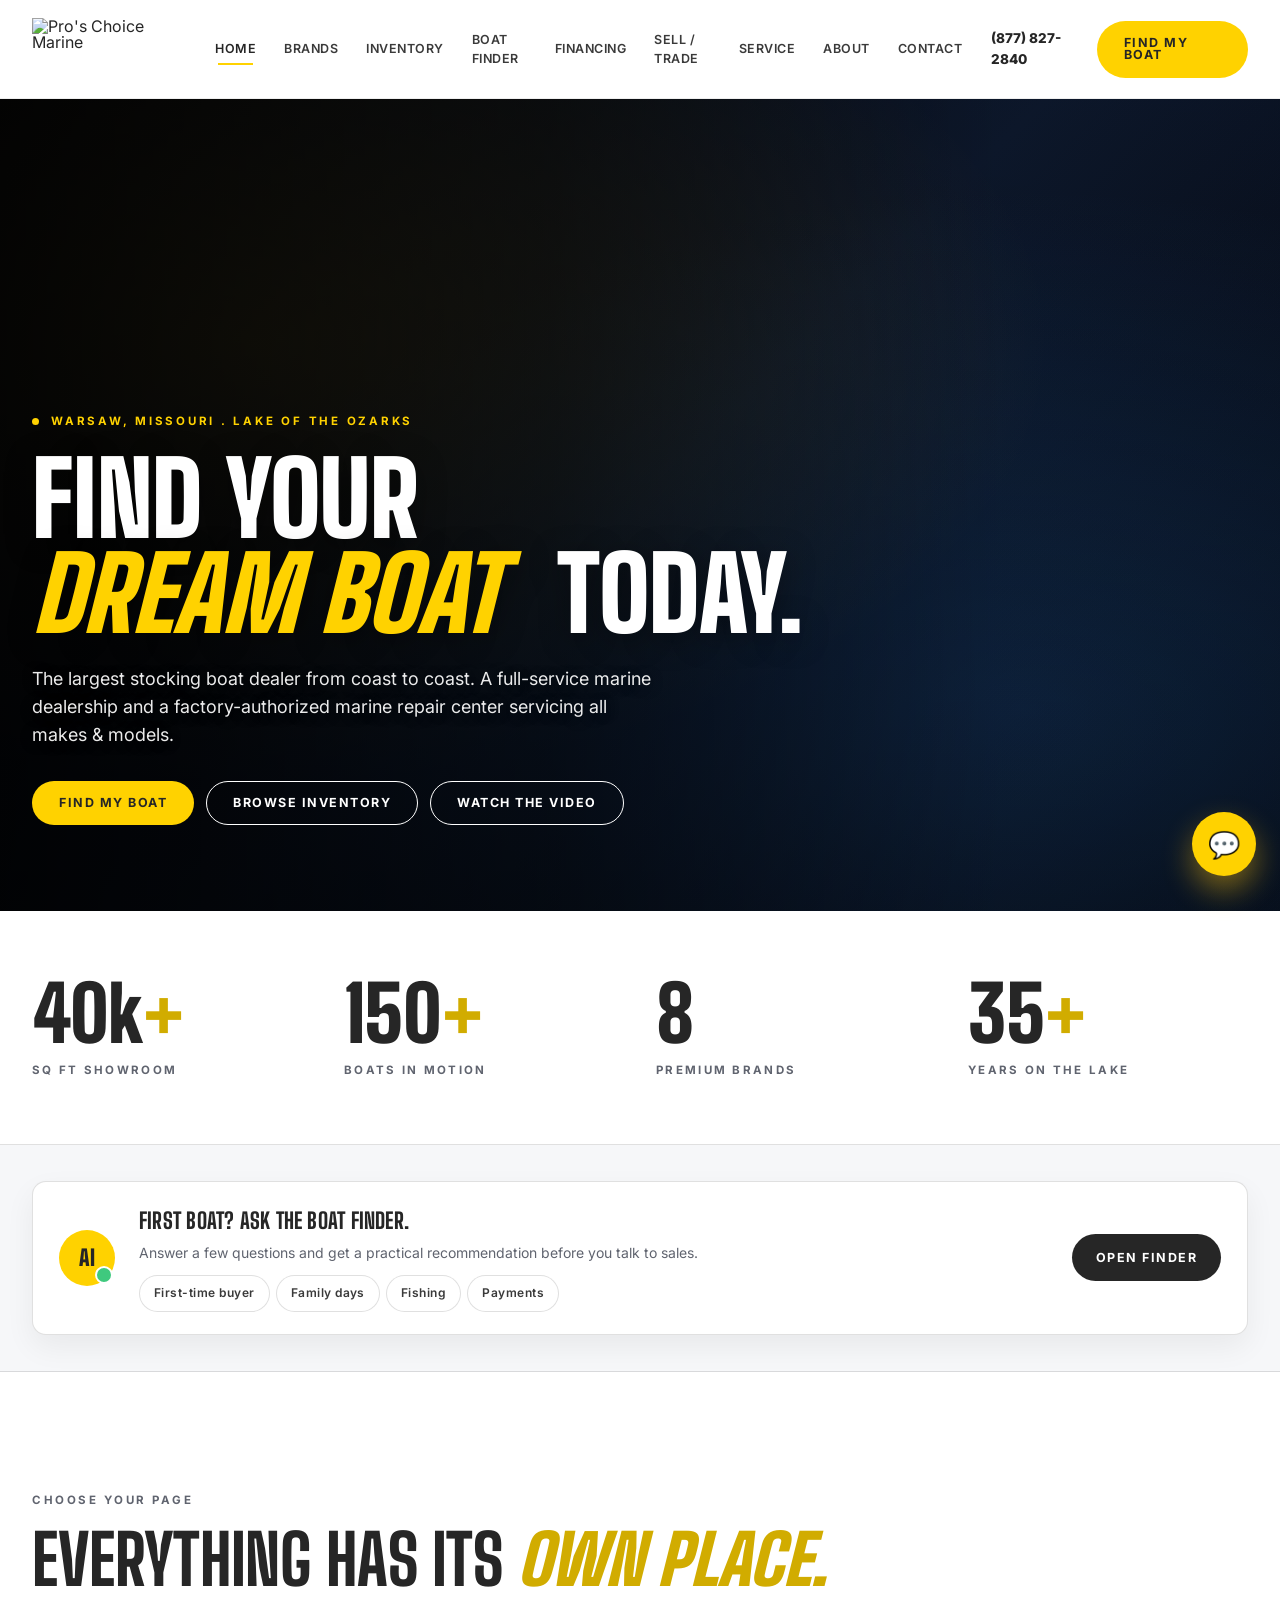
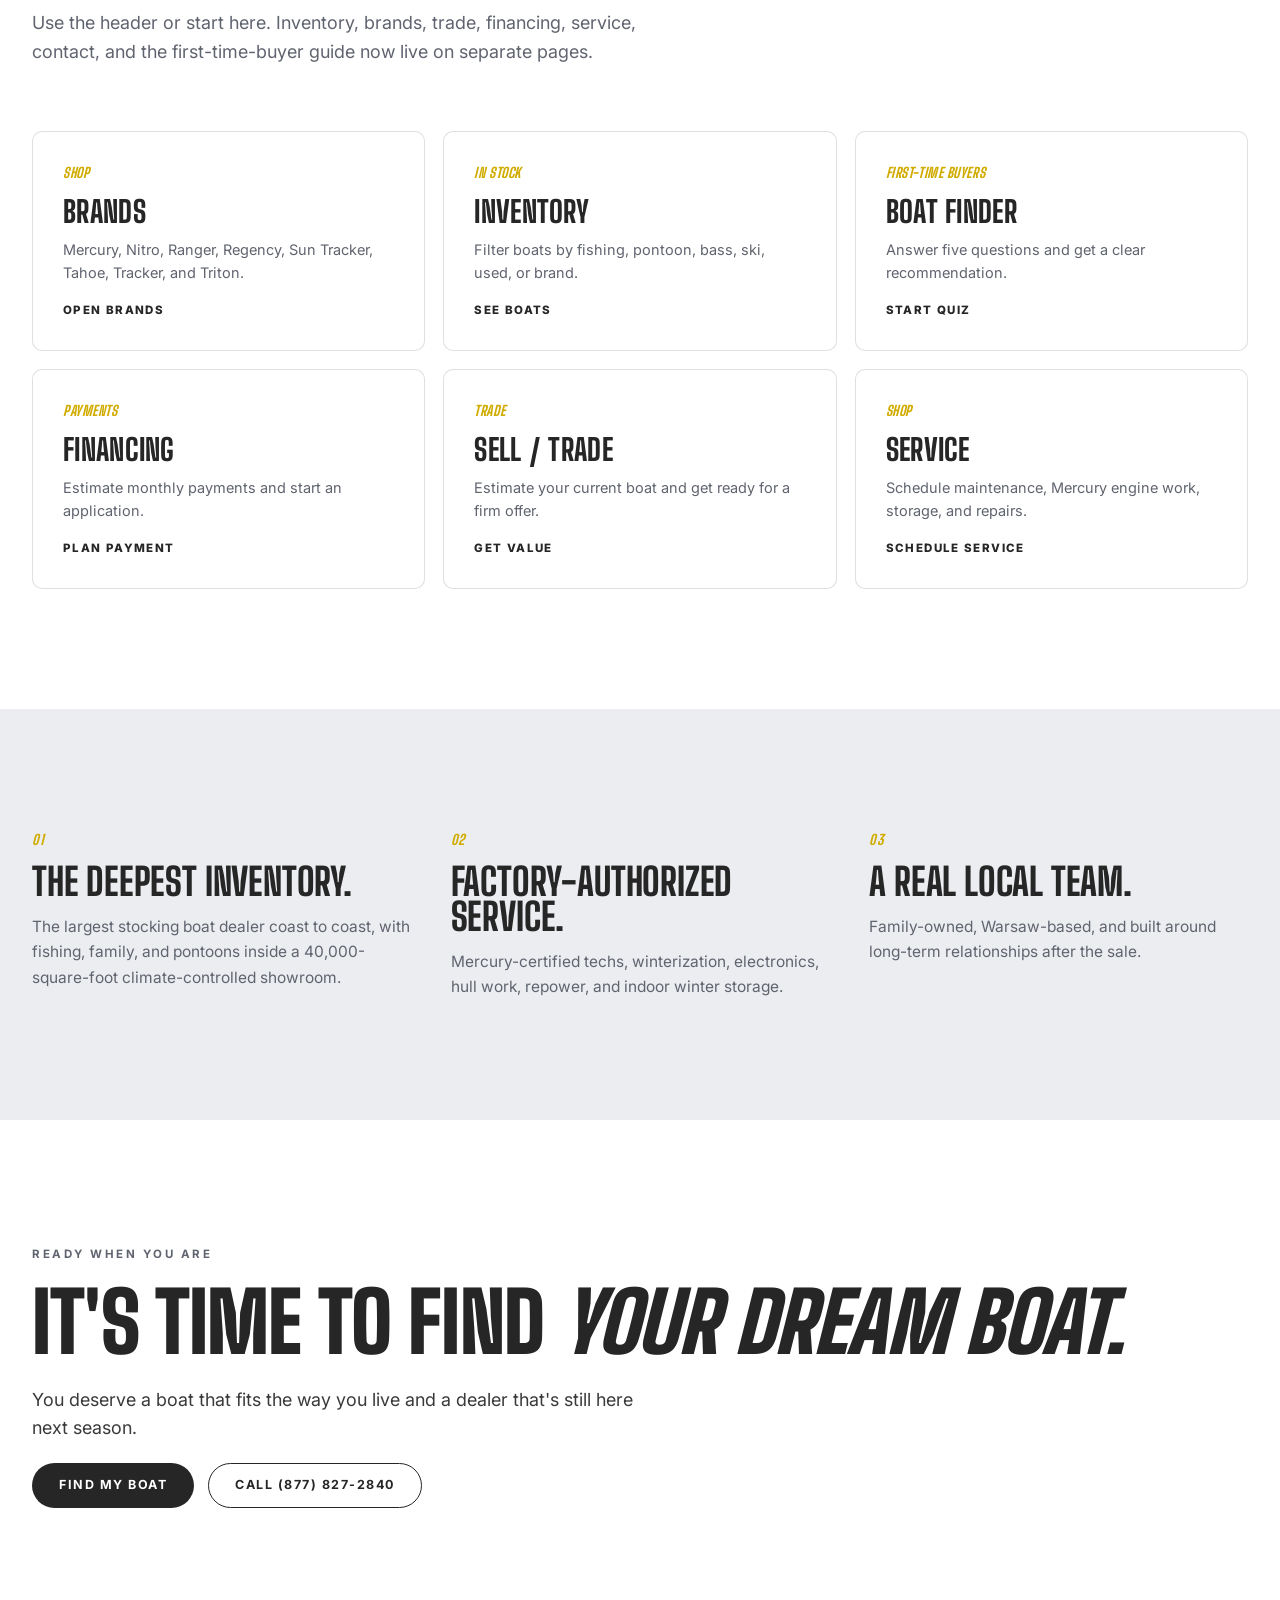
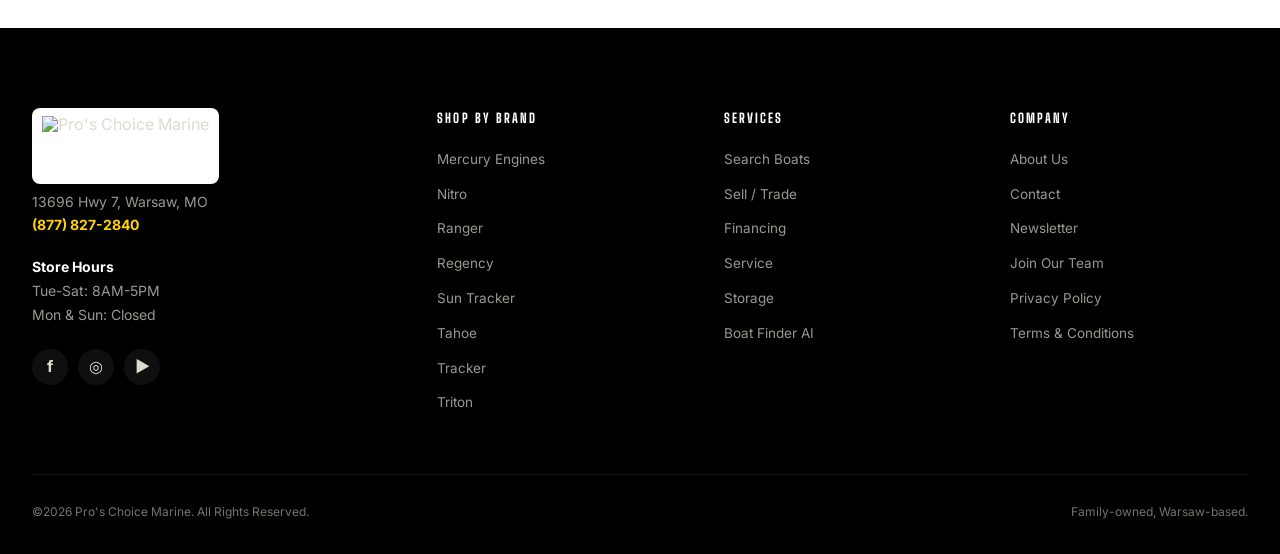
==== commit ddd15d11: "Link finder panel to full quiz" ====
--- a/index.html
+++ b/index.html
@@ -73,10 +73,10 @@
         <strong>First boat? Ask the Boat Finder.</strong>
         <span>Answer a few questions and get a practical recommendation before you talk to sales.</span>
         <div class="ask-chips">
-          <button data-chat="First-time buyer guide">First-time buyer</button>
-          <button data-chat="Best boat for family days">Family days</button>
-          <button data-chat="Best fishing boat">Fishing</button>
-          <button data-chat="Financing">Payments</button>
+          <a href="boat-finder.html">First-time buyer</a>
+          <a href="boat-finder.html?use=family">Family days</a>
+          <a href="boat-finder.html?use=fishing">Fishing</a>
+          <a href="financing.html">Payments</a>
         </div>
       </div>
       <a href="boat-finder.html" class="ask-cta">Open Finder</a>
--- a/styles.css
+++ b/styles.css
@@ -201,11 +201,11 @@
 .ask-body strong{display:block;font-family:var(--display);font-size:22px;font-weight:800;letter-spacing:.01em;color:var(--ink);text-transform:uppercase;margin-bottom:4px}
 .ask-body > span{display:block;font-size:14px;color:var(--mute);margin-bottom:12px}
 .ask-chips{display:flex;flex-wrap:wrap;gap:6px}
-.ask-chips button{
+.ask-chips a,.ask-chips button{
   padding:8px 14px;border-radius:999px;background:var(--bg);border:1px solid var(--line);
   font-size:12px;font-weight:600;color:var(--ink-2);transition:all .15s;letter-spacing:.04em;
 }
-.ask-chips button:hover{background:var(--ink);color:var(--accent);border-color:var(--ink)}
+.ask-chips a:hover,.ask-chips button:hover{background:var(--ink);color:var(--accent);border-color:var(--ink)}
 .ask-cta{
   background:var(--ink);color:#fff;padding:14px 24px;border-radius:999px;
   font-size:12.5px;font-weight:700;letter-spacing:.12em;text-transform:uppercase;
@@ -338,6 +338,13 @@
 
 /* ============== INVENTORY ============== */
 .filter-bar{display:flex;flex-wrap:wrap;gap:8px;margin-bottom:40px}
+.inventory-summary{
+  display:none;margin:-16px 0 34px;padding:18px 22px;border-radius:10px;
+  background:#fff;border:1px solid var(--line);color:var(--ink-2);
+}
+.inventory-summary.show{display:block}
+.inventory-summary strong{display:block;font-family:var(--display);font-size:24px;font-weight:800;text-transform:uppercase;letter-spacing:.02em;color:var(--ink);margin-bottom:4px}
+.inventory-summary span{font-size:13.5px;color:var(--mute)}
 .chip{
   padding:10px 18px;border-radius:999px;font-size:12px;font-weight:700;letter-spacing:.08em;text-transform:uppercase;
   background:var(--bg-2);border:1px solid var(--line);color:var(--ink-2);
@@ -396,6 +403,9 @@
 }
 .form-grid input:focus, .form-grid select:focus{outline:none;border-color:var(--ink)}
 .form-grid .full{grid-column:1 / -1}
+.form-note{margin-top:8px;font-size:12.5px;color:var(--mute);line-height:1.45}
+.form-error{display:none;margin-top:14px;padding:12px 14px;border-radius:6px;background:#fff4d6;border:1px solid var(--accent);color:#5a4300;font-size:13.5px;font-weight:700}
+.form-error.show{display:block}
 .trade-result{display:none;margin-top:22px;padding:26px;background:var(--accent-soft);border:1px solid var(--accent);border-radius:8px}
 .trade-result.show{display:block;animation:fade .4s ease}
 .trade-result .range{font-family:var(--display);font-size:46px;font-weight:900;letter-spacing:-.01em;line-height:1;margin:6px 0 10px}
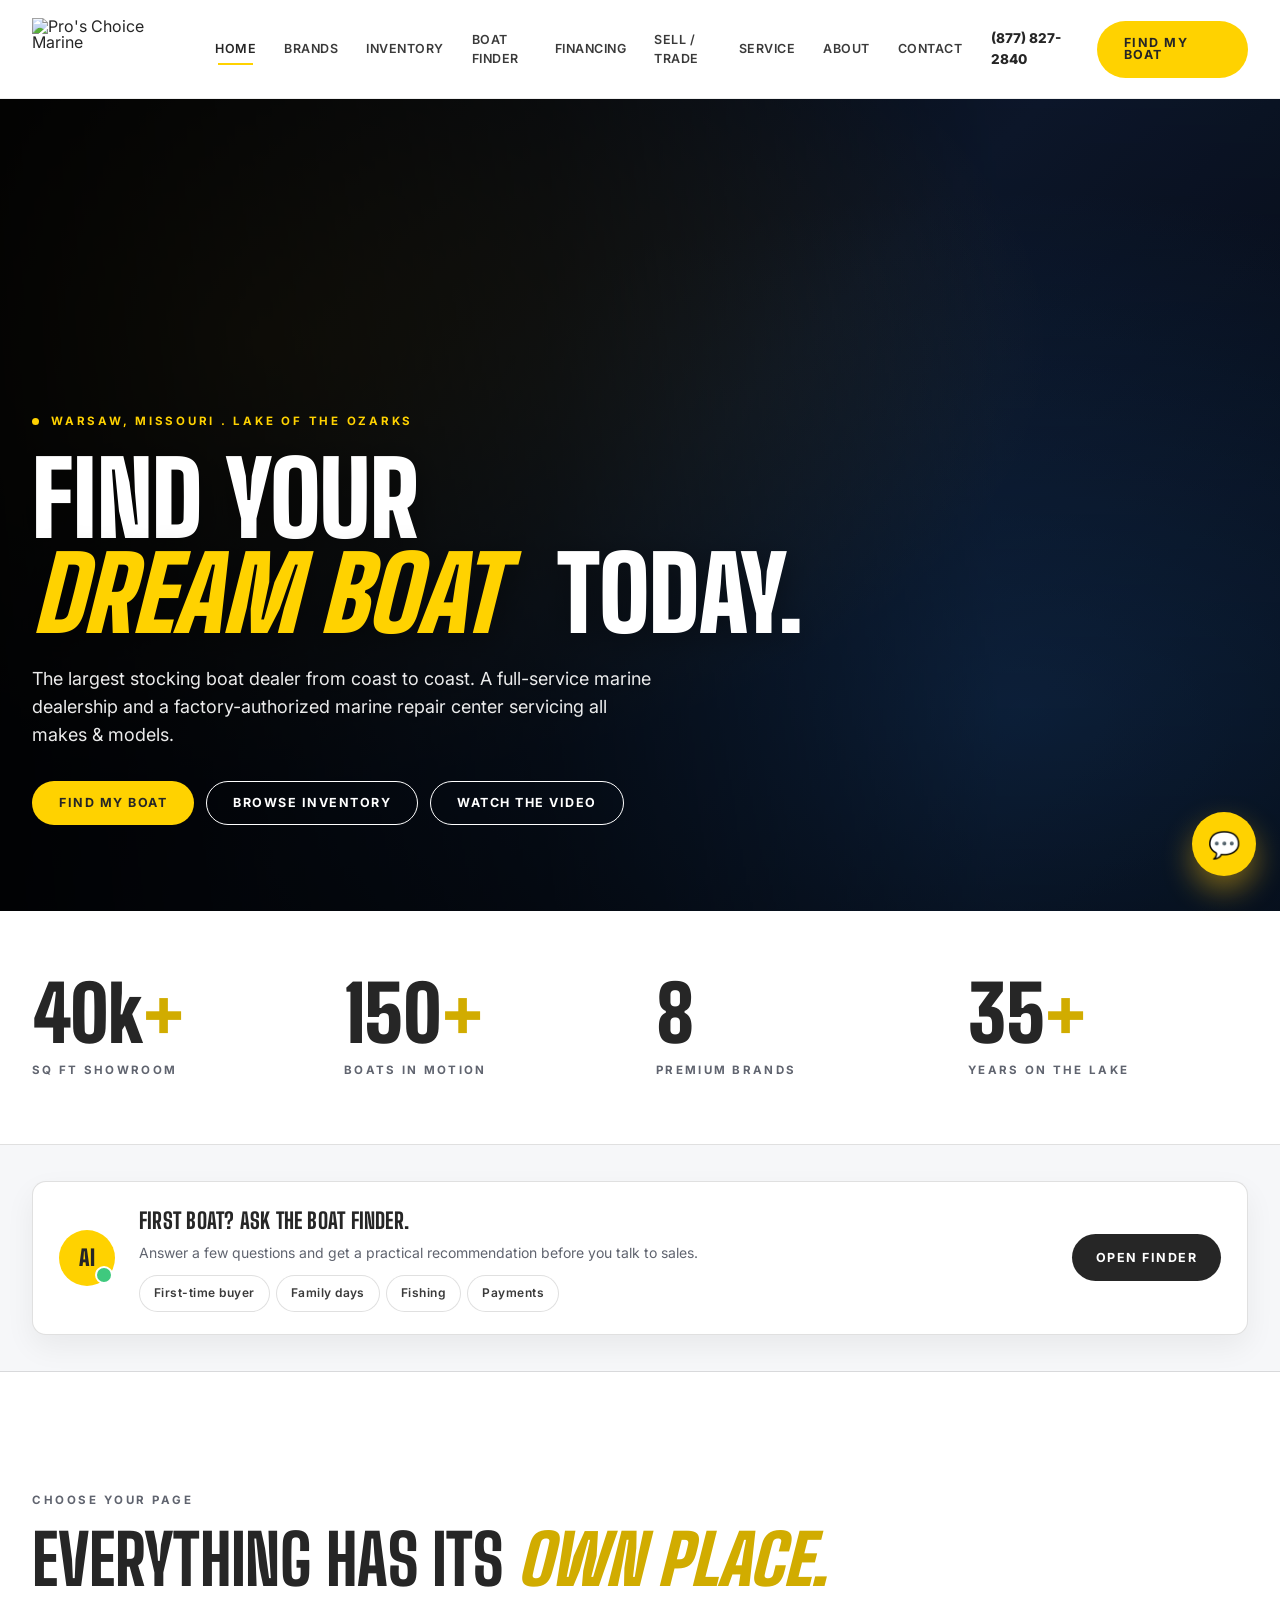
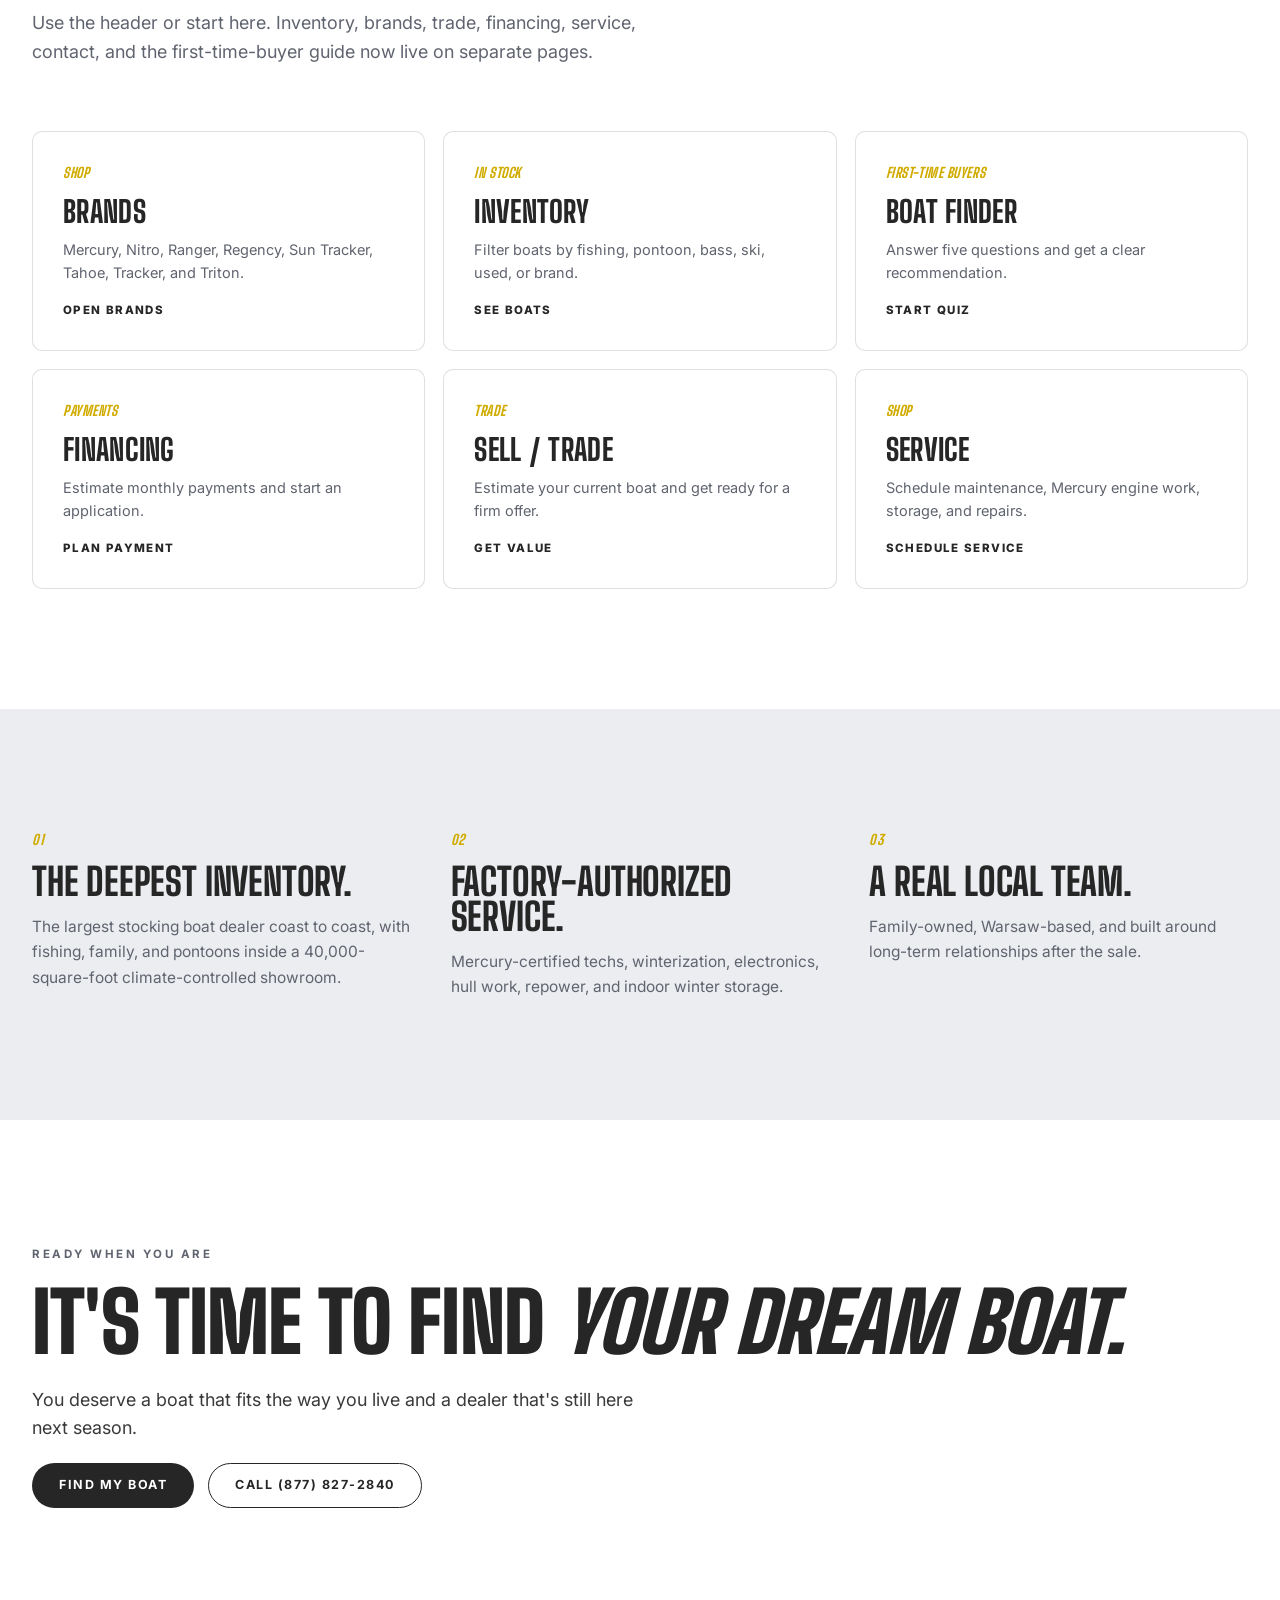
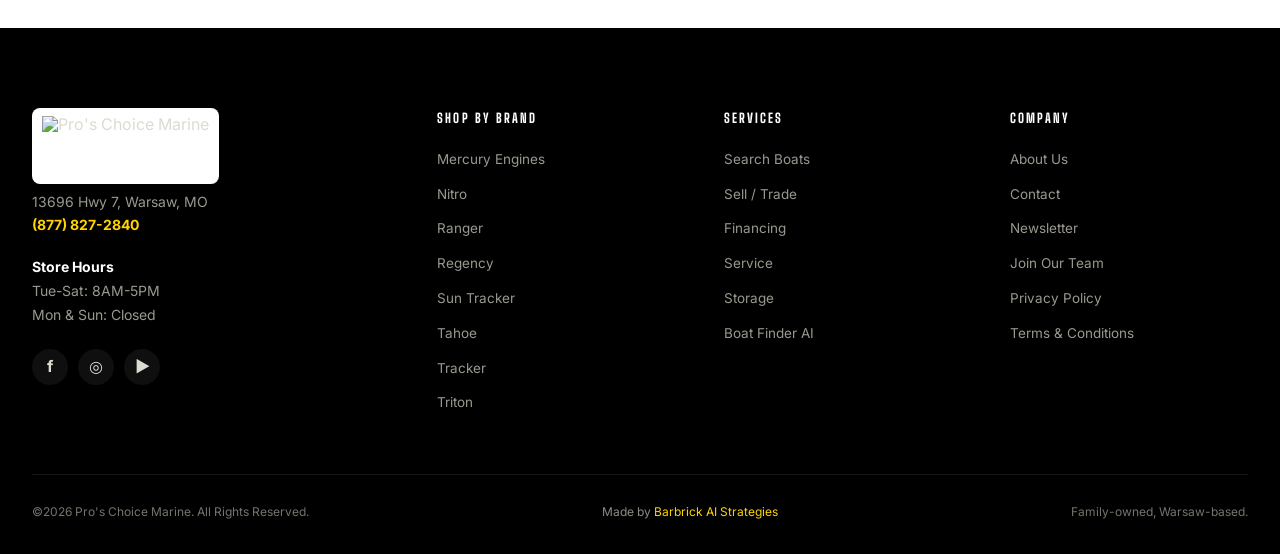
==== commit 61f57b16: "Add Barbrick footer credit" ====
--- a/index.html
+++ b/index.html
@@ -169,6 +169,7 @@
     </div>
     <div class="footer-bot">
       <div>©2026 Pro's Choice Marine. All Rights Reserved.</div>
+      <div class="footer-credit">Made by <a href="https://barbrickai.com" target="_blank" rel="noopener">Barbrick AI Strategies</a></div>
       <div>Family-owned, Warsaw-based.</div>
     </div>
   </div>
--- a/styles.css
+++ b/styles.css
@@ -506,7 +506,9 @@
   display:flex;justify-content:space-between;align-items:center;flex-wrap:wrap;gap:14px;
   font-size:12px;color:#75736a;
 }
+.footer-credit{color:#8d8b82}
 .footer-bot a{color:var(--accent)}
+.footer-bot a:hover{color:#fff}
 .social{display:flex;gap:10px}
 .social a{width:36px;height:36px;border-radius:50%;background:rgba(255,255,255,.06);display:flex;align-items:center;justify-content:center;transition:all .15s;color:#dcdbd2;font-weight:700}
 .social a:hover{background:var(--accent);color:#000}
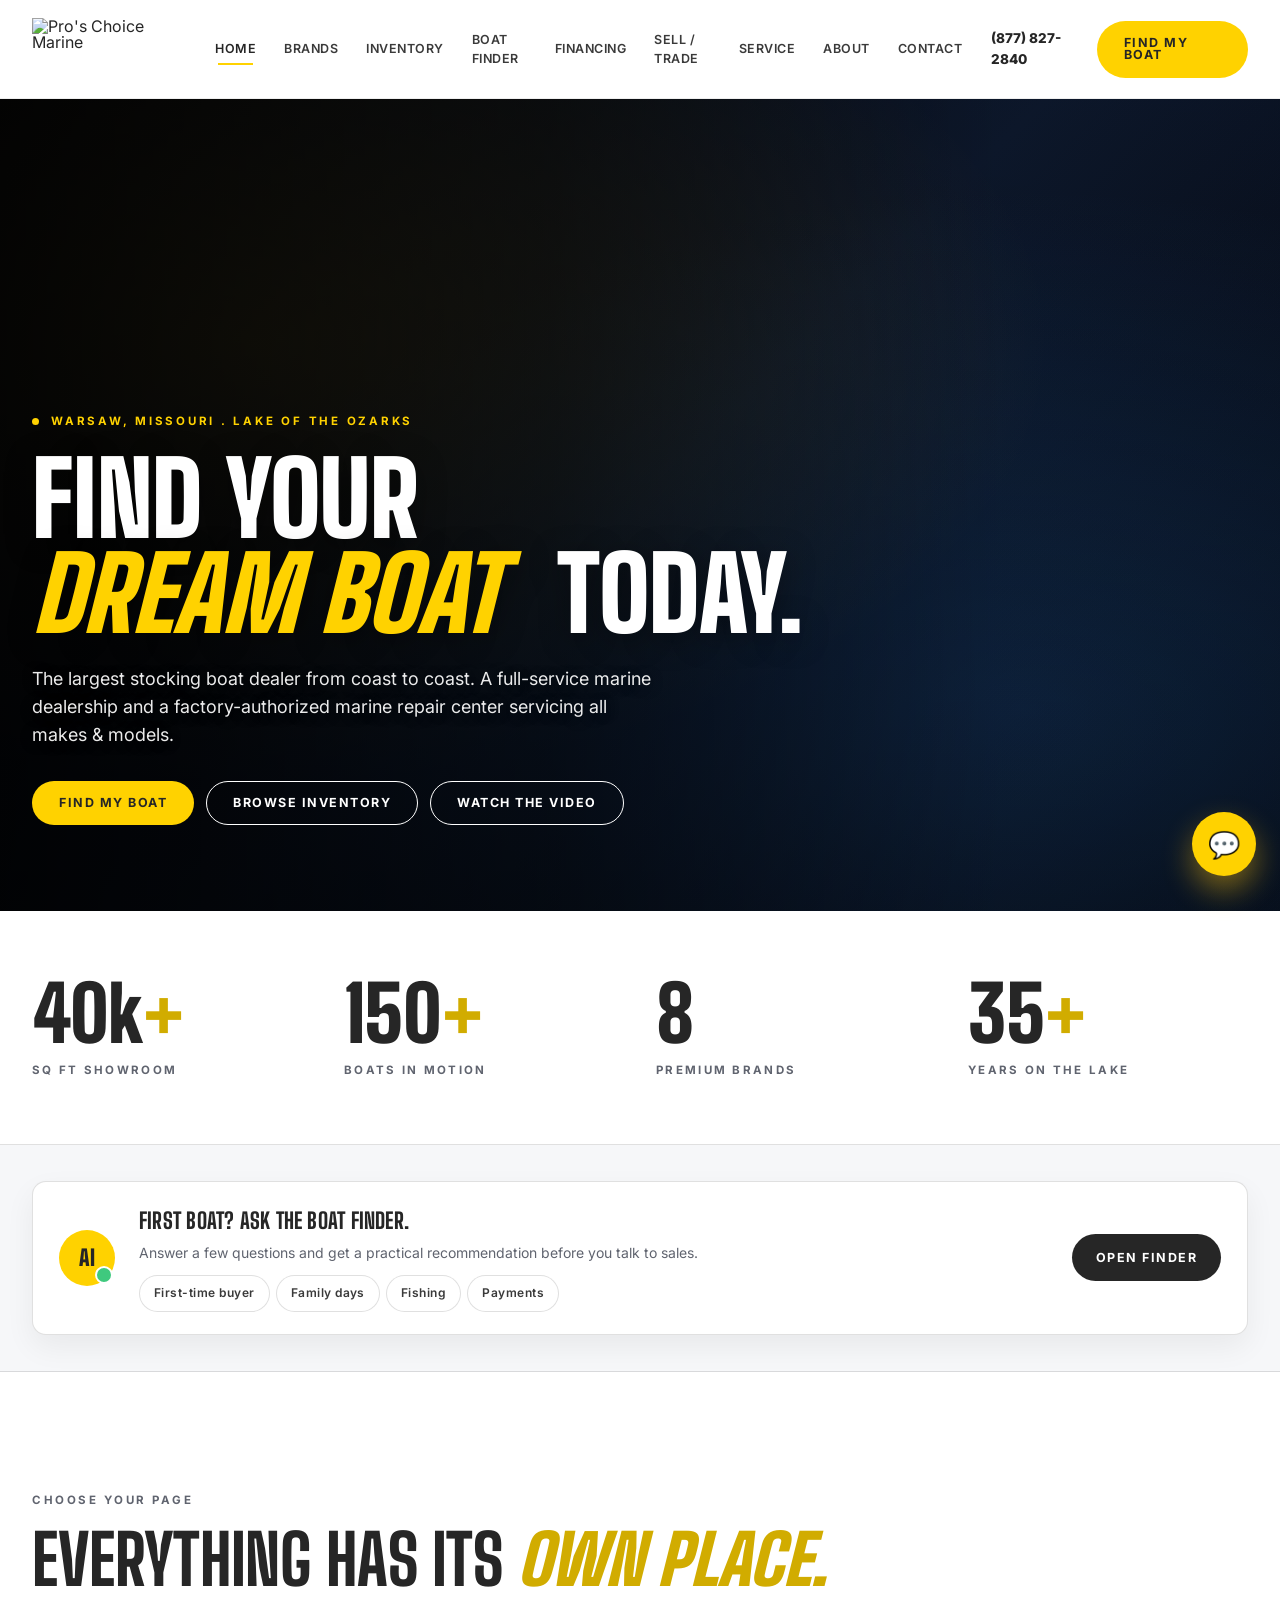
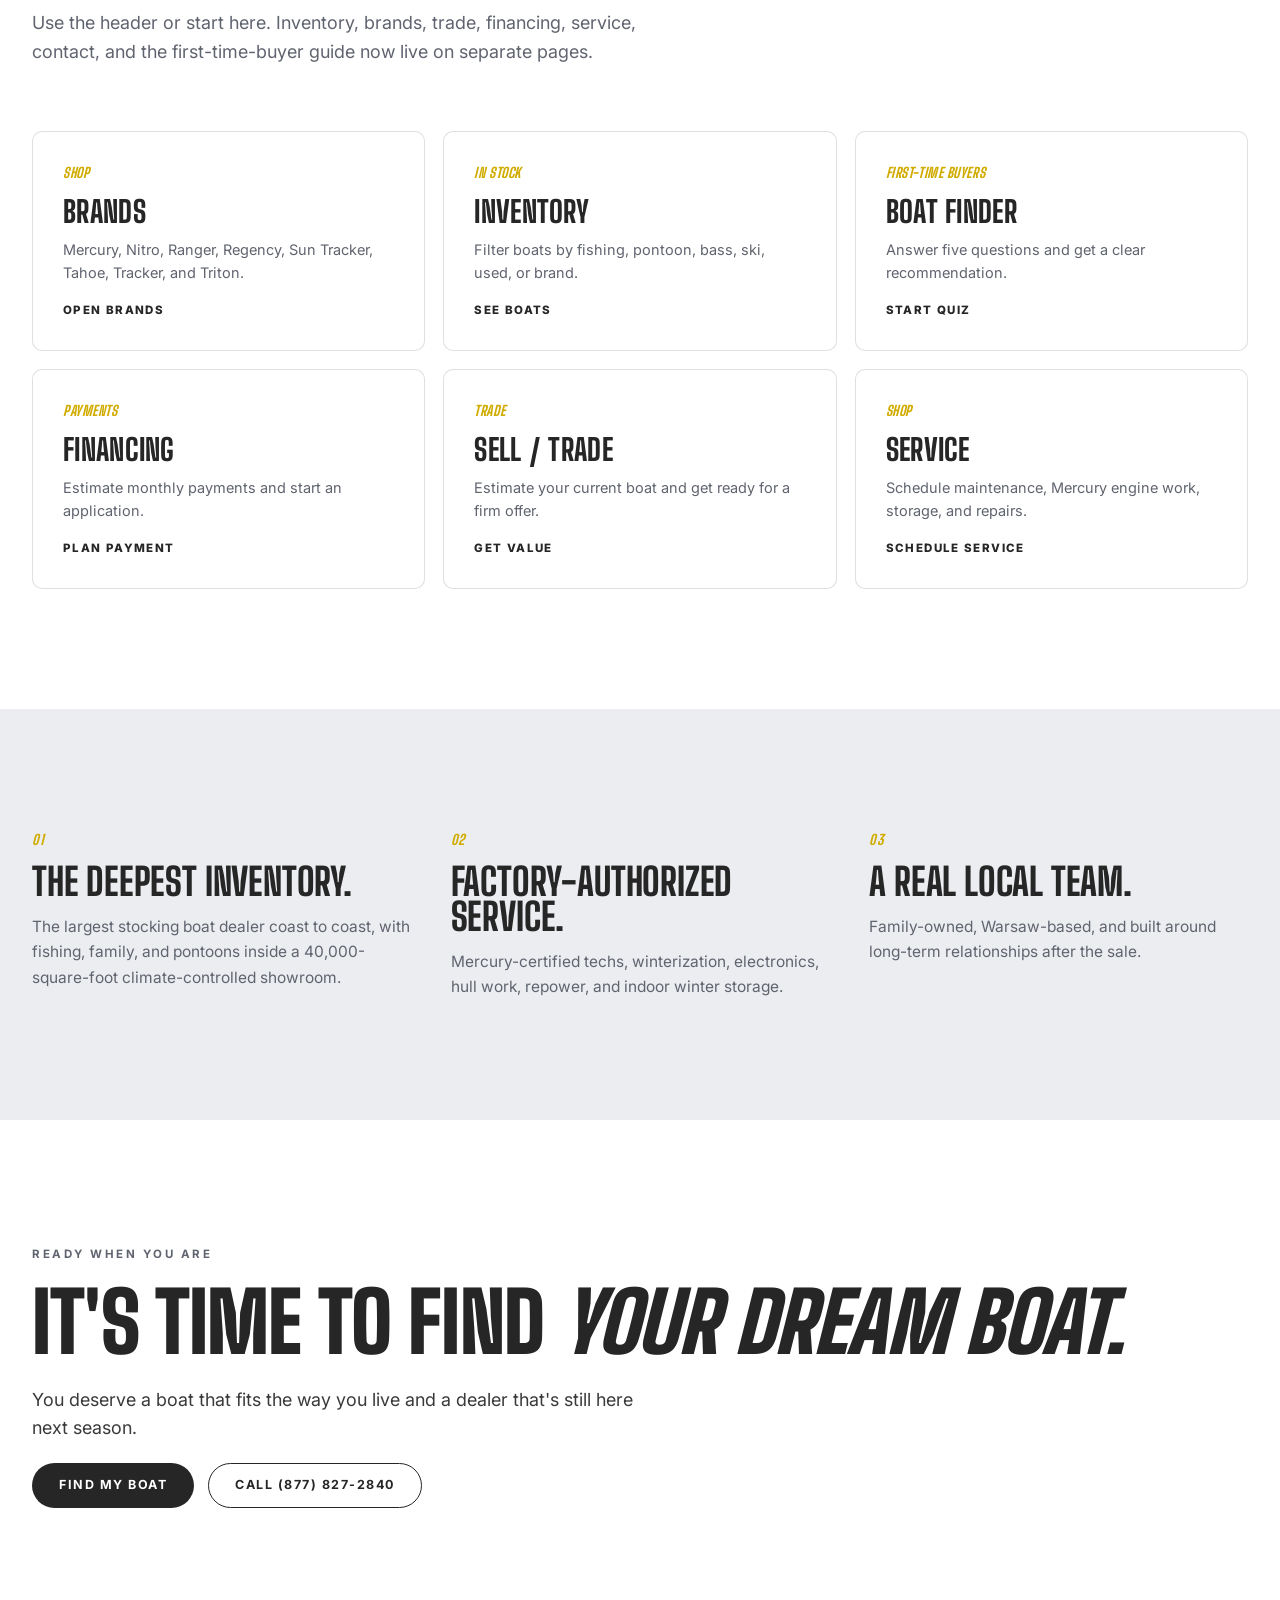
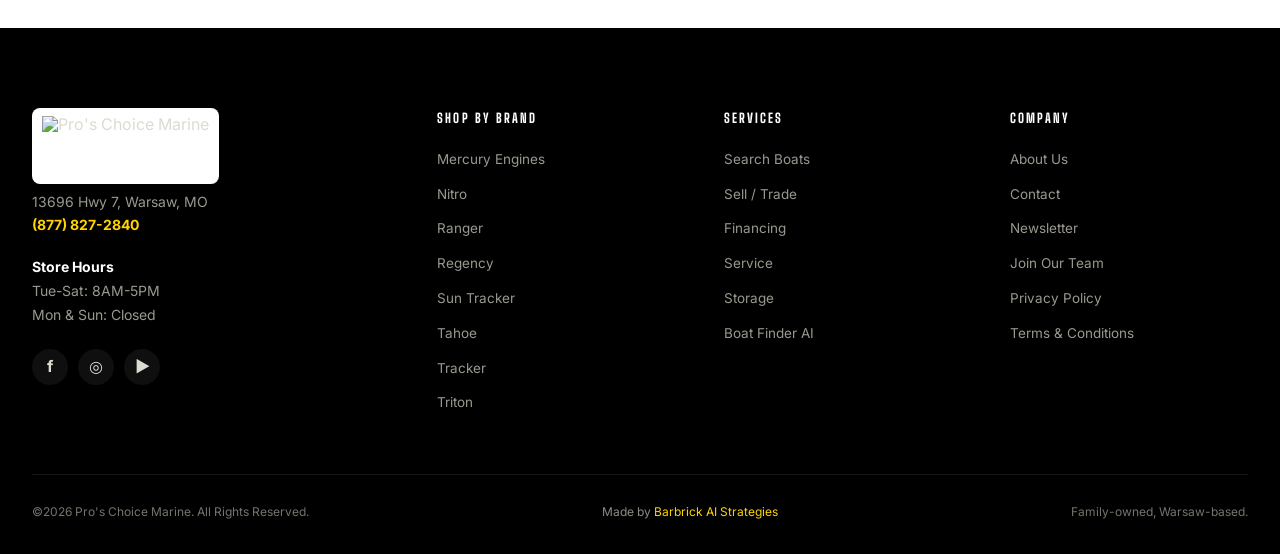
==== commit 7a8f5ccc: "Hide YouTube controls during hero startup" ====
--- a/index.html
+++ b/index.html
@@ -38,7 +38,7 @@
   <div class="hero-gradient"></div>
   <div class="hero-poster"></div>
   <div class="hero-bgvideo-wrap" aria-hidden="true">
-    <iframe id="heroVideo" class="hero-bgvideo" src="https://www.youtube.com/embed/MoQXNzZSgOo?autoplay=1&mute=1&controls=0&disablekb=1&loop=1&playlist=MoQXNzZSgOo&modestbranding=1&playsinline=1&rel=0&enablejsapi=1" title="Pro's Choice Marine video" allow="autoplay; encrypted-media; picture-in-picture; fullscreen" loading="eager" allowfullscreen></iframe>
+    <iframe id="heroVideo" class="hero-bgvideo" src="https://www.youtube.com/embed/MoQXNzZSgOo?autoplay=1&mute=1&controls=0&disablekb=1&fs=0&iv_load_policy=3&loop=1&playlist=MoQXNzZSgOo&modestbranding=1&playsinline=1&rel=0&enablejsapi=1" title="Pro's Choice Marine video" allow="autoplay; encrypted-media; picture-in-picture; fullscreen" loading="eager" allowfullscreen></iframe>
   </div>
   <div class="hero-video-overlay">
     <div class="hero-content-inner">
--- a/styles.css
+++ b/styles.css
@@ -122,12 +122,14 @@
     linear-gradient(135deg,#070b14 0%,#0e1a30 50%,#050810 100%);
 }
 .hero-poster{
-  position:absolute;inset:0;z-index:1;
+  position:absolute;inset:0;z-index:3;
   background-image:url('https://i.ytimg.com/vi/MoQXNzZSgOo/maxresdefault.jpg'),url('https://dlqxt4mfnxo6k.cloudfront.net/proschoicemarine.com/aHR0cHM6Ly9zMy5hbWF6b25hd3MuY29tL2J1aWxkZXJjbG91ZC9iOGZlYTcwMjgyMmQxZTRhMTk5MjViNDYxMWQ5ZDk4MC5qcGVn/webp/800/800');
   background-size:cover;background-position:center;
-  opacity:.2;
+  opacity:1;
   animation:slowZoom 24s ease-in-out infinite alternate;
-}
+  transition:opacity .8s ease;
+}
+.hero-video-wrap.video-ready .hero-poster{opacity:.2}
 @keyframes slowZoom{from{transform:scale(1.02)}to{transform:scale(1.12)}}
 .hero-bgvideo-wrap{
   position:absolute;inset:0;z-index:2;overflow:hidden;pointer-events:none;background:transparent;
@@ -137,8 +139,10 @@
   transform:translate(-50%,-50%);
   width:max(100vw,177.78vh);
   height:max(56.25vw,100vh);
-  border:0;pointer-events:none;opacity:.96;
-}
+  border:0;pointer-events:none;opacity:0;
+  transition:opacity .8s ease;
+}
+.hero-video-wrap.video-ready .hero-bgvideo{opacity:.96}
 .hero-video-overlay{
   position:absolute;inset:0;z-index:5;
   background:
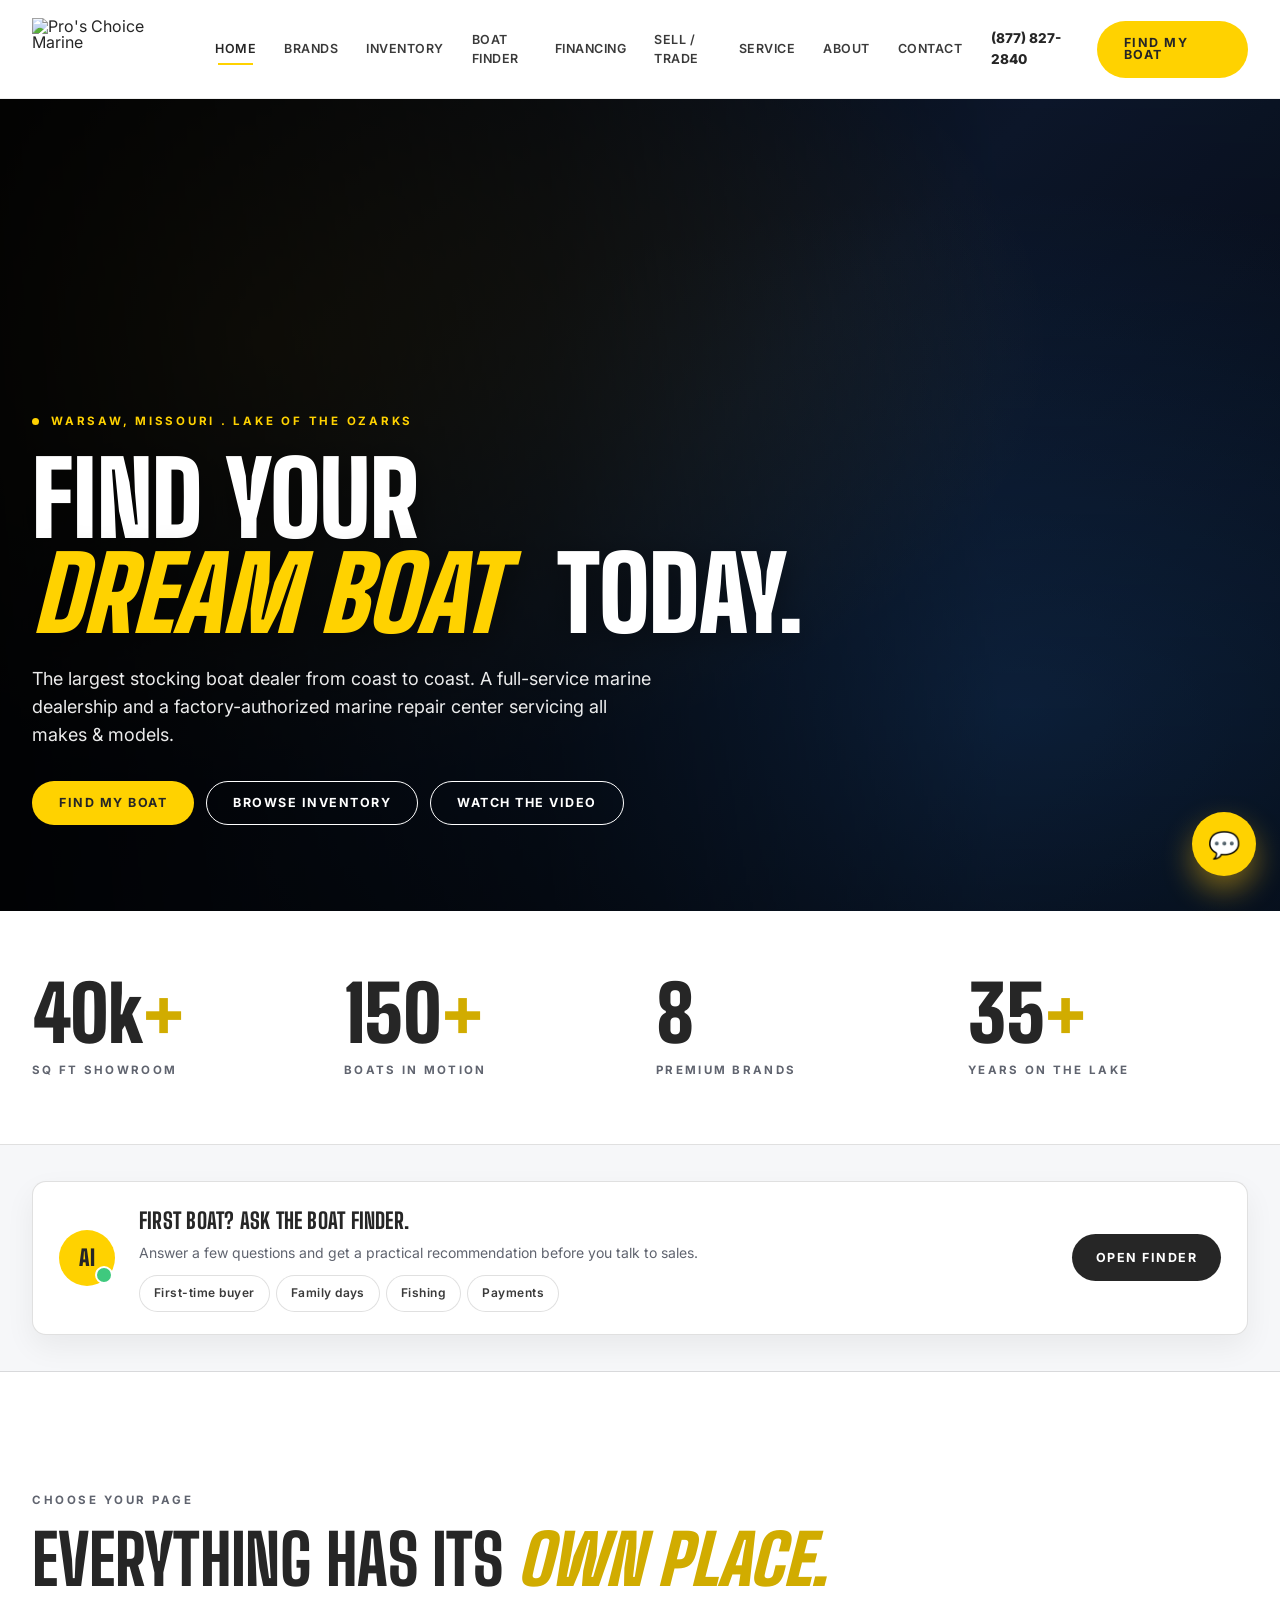
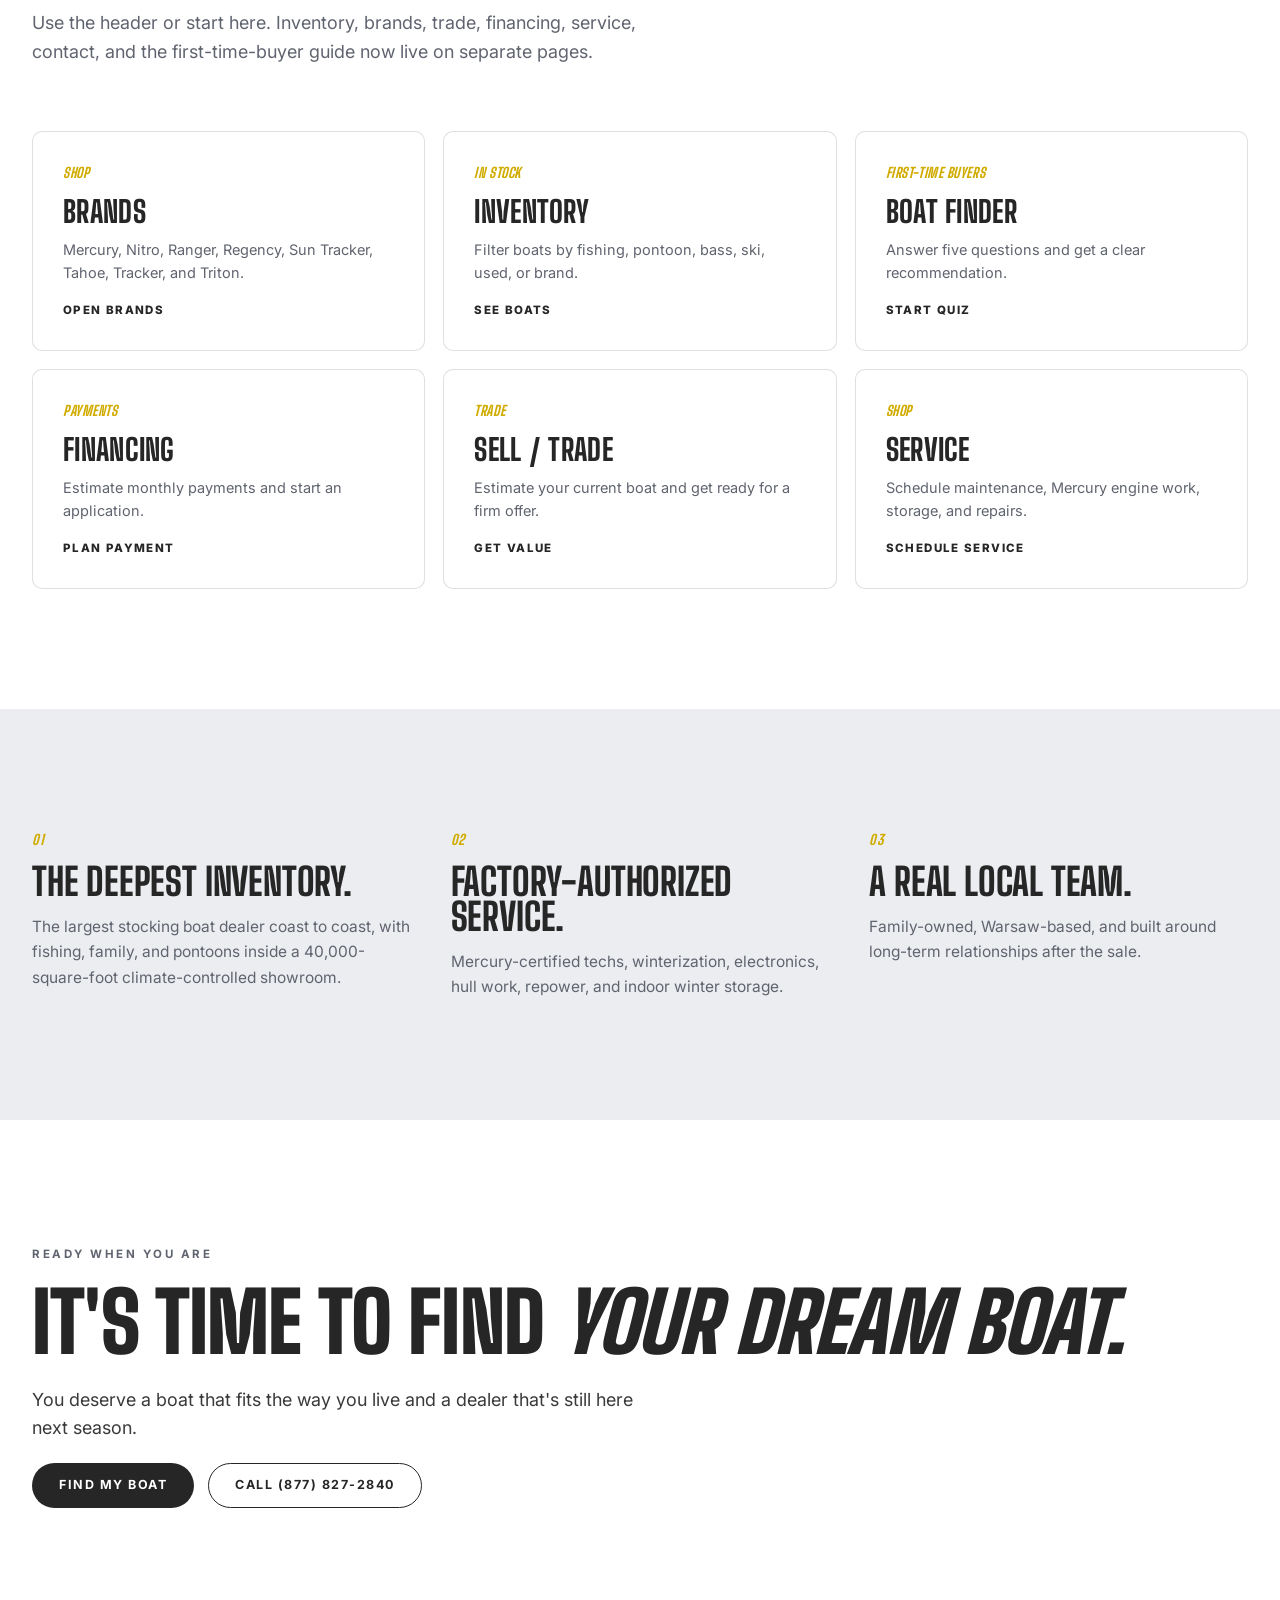
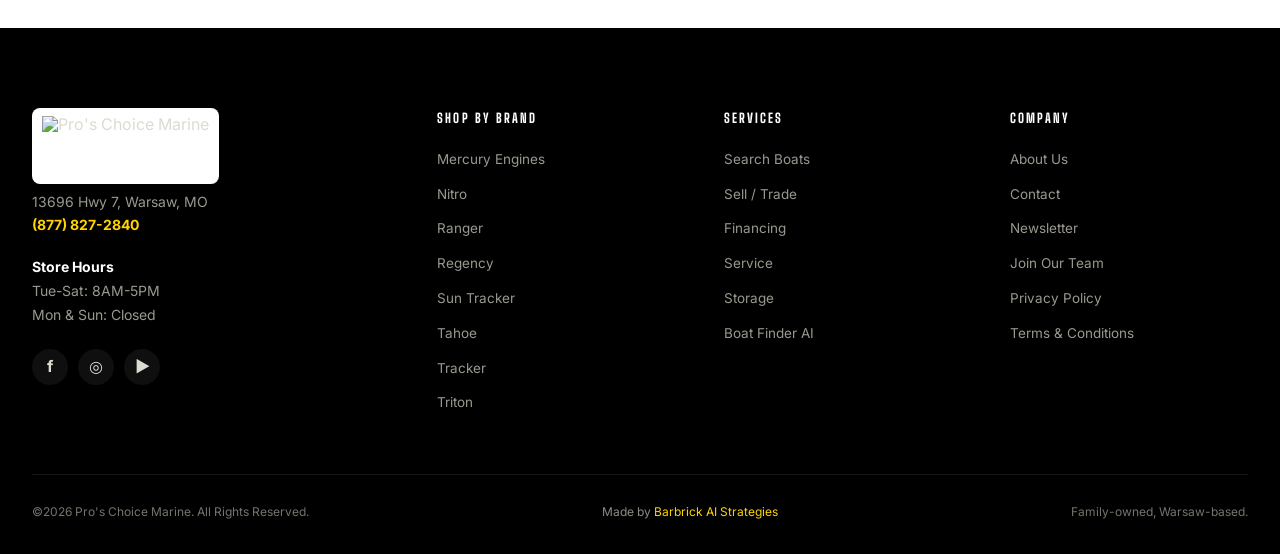
==== commit 85cc0708: "Fix hero video embed" ====
--- a/index.html
+++ b/index.html
@@ -38,7 +38,7 @@
   <div class="hero-gradient"></div>
   <div class="hero-poster"></div>
   <div class="hero-bgvideo-wrap" aria-hidden="true">
-    <iframe id="heroVideo" class="hero-bgvideo" src="https://www.youtube.com/embed/MoQXNzZSgOo?autoplay=1&mute=1&controls=0&disablekb=1&fs=0&iv_load_policy=3&loop=1&playlist=MoQXNzZSgOo&modestbranding=1&playsinline=1&rel=0&enablejsapi=1" title="Pro's Choice Marine video" allow="autoplay; encrypted-media; picture-in-picture; fullscreen" loading="eager" allowfullscreen></iframe>
+    <iframe id="heroVideo" class="hero-bgvideo" data-video-id="MoQXNzZSgOo" title="Pro's Choice Marine video" allow="autoplay; encrypted-media; picture-in-picture; fullscreen" referrerpolicy="origin-when-cross-origin" loading="eager" allowfullscreen></iframe>
   </div>
   <div class="hero-video-overlay">
     <div class="hero-content-inner">
--- a/styles.css
+++ b/styles.css
@@ -122,6 +122,7 @@
     linear-gradient(135deg,#070b14 0%,#0e1a30 50%,#050810 100%);
 }
 .hero-poster{
+  display:none;
   position:absolute;inset:0;z-index:3;
   background-image:url('https://i.ytimg.com/vi/MoQXNzZSgOo/maxresdefault.jpg'),url('https://dlqxt4mfnxo6k.cloudfront.net/proschoicemarine.com/aHR0cHM6Ly9zMy5hbWF6b25hd3MuY29tL2J1aWxkZXJjbG91ZC9iOGZlYTcwMjgyMmQxZTRhMTk5MjViNDYxMWQ5ZDk4MC5qcGVn/webp/800/800');
   background-size:cover;background-position:center;
@@ -129,7 +130,6 @@
   animation:slowZoom 24s ease-in-out infinite alternate;
   transition:opacity .8s ease;
 }
-.hero-video-wrap.video-ready .hero-poster{opacity:.2}
 @keyframes slowZoom{from{transform:scale(1.02)}to{transform:scale(1.12)}}
 .hero-bgvideo-wrap{
   position:absolute;inset:0;z-index:2;overflow:hidden;pointer-events:none;background:transparent;
@@ -139,10 +139,8 @@
   transform:translate(-50%,-50%);
   width:max(100vw,177.78vh);
   height:max(56.25vw,100vh);
-  border:0;pointer-events:none;opacity:0;
-  transition:opacity .8s ease;
-}
-.hero-video-wrap.video-ready .hero-bgvideo{opacity:.96}
+  border:0;pointer-events:none;opacity:.96;
+}
 .hero-video-overlay{
   position:absolute;inset:0;z-index:5;
   background:
